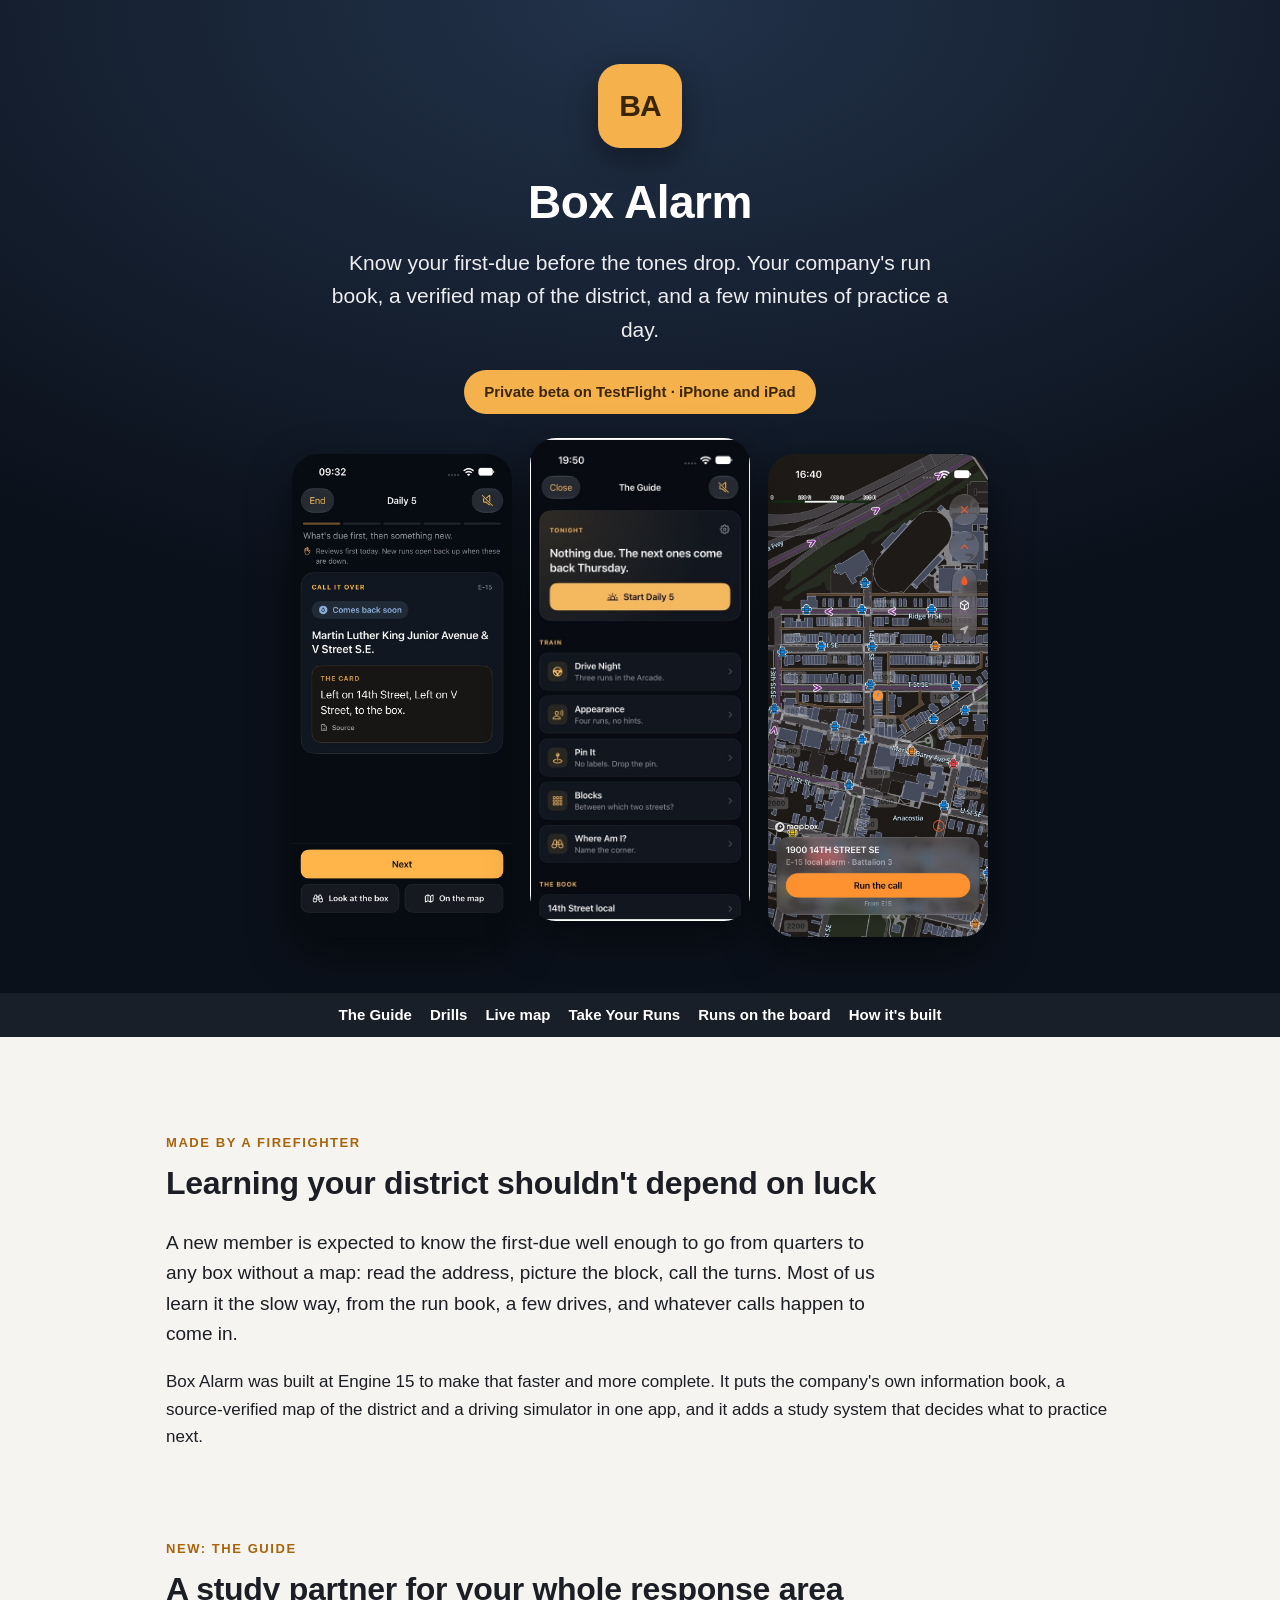
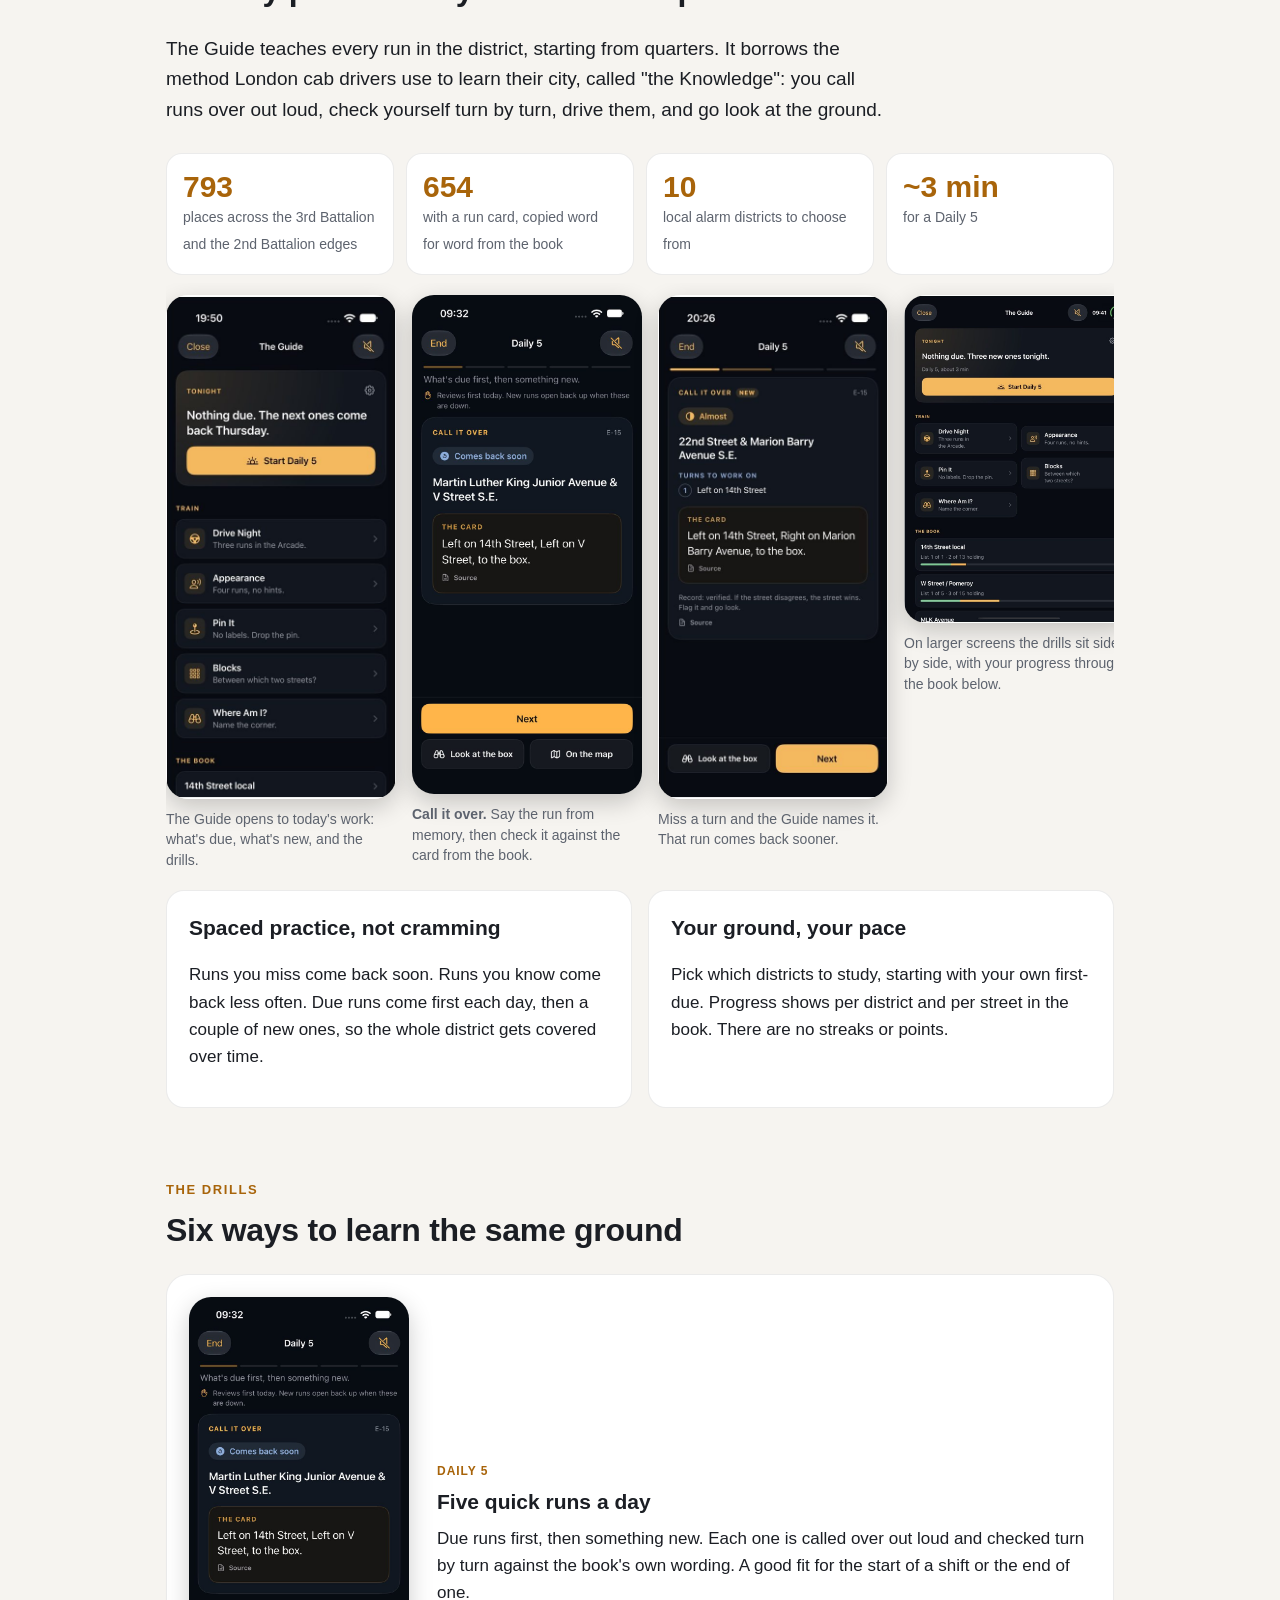
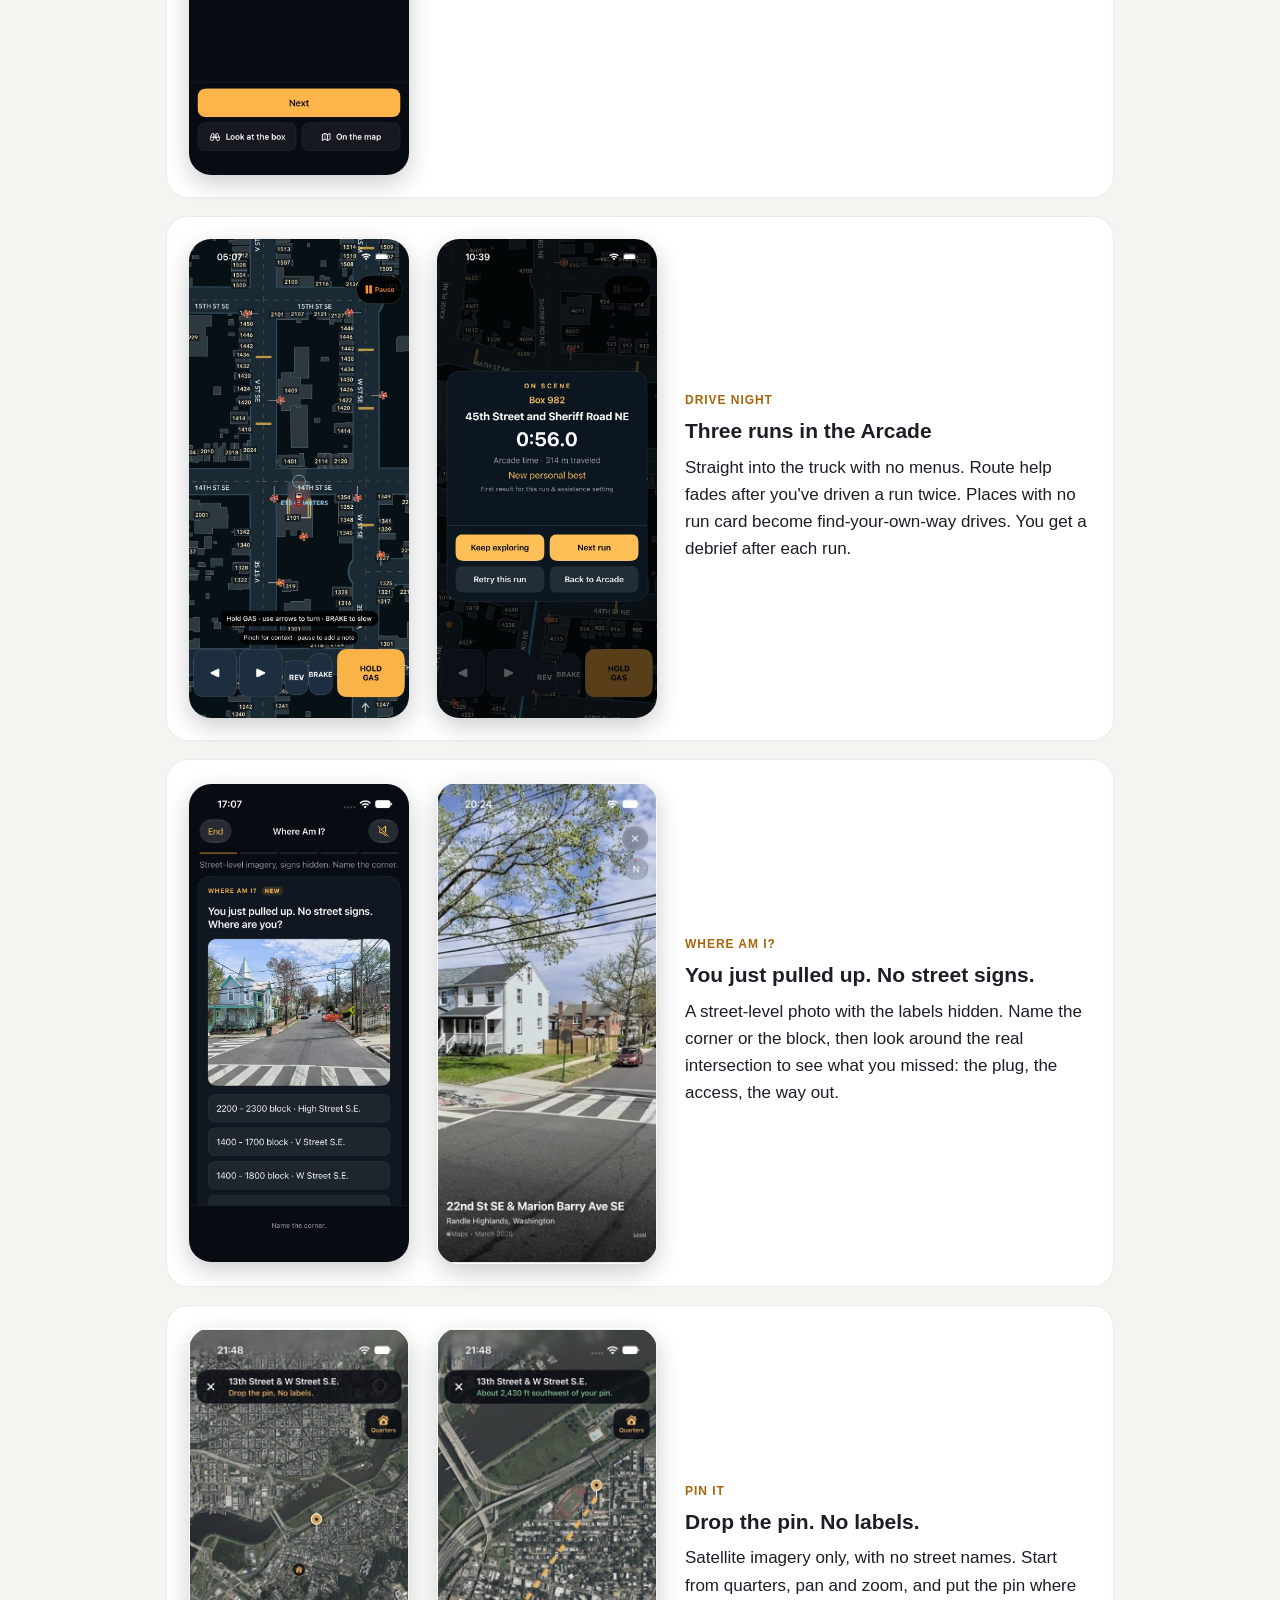
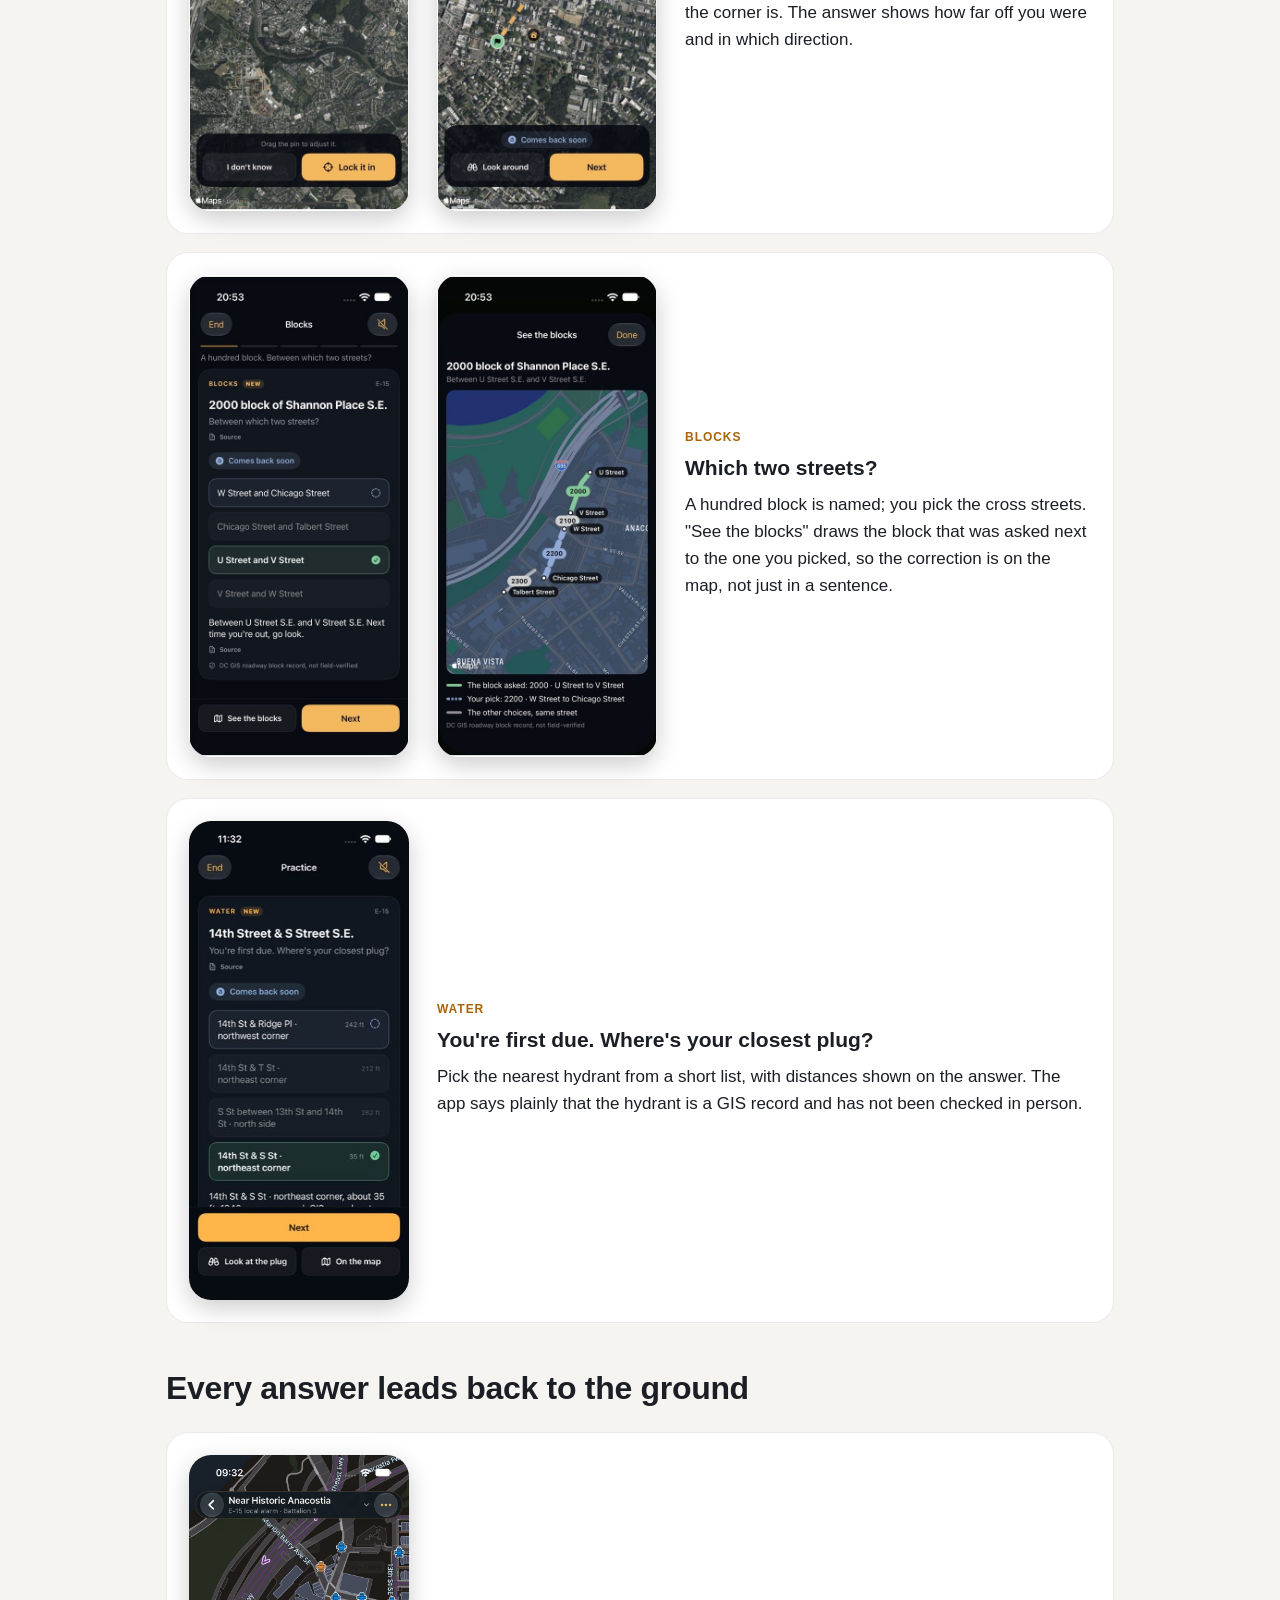
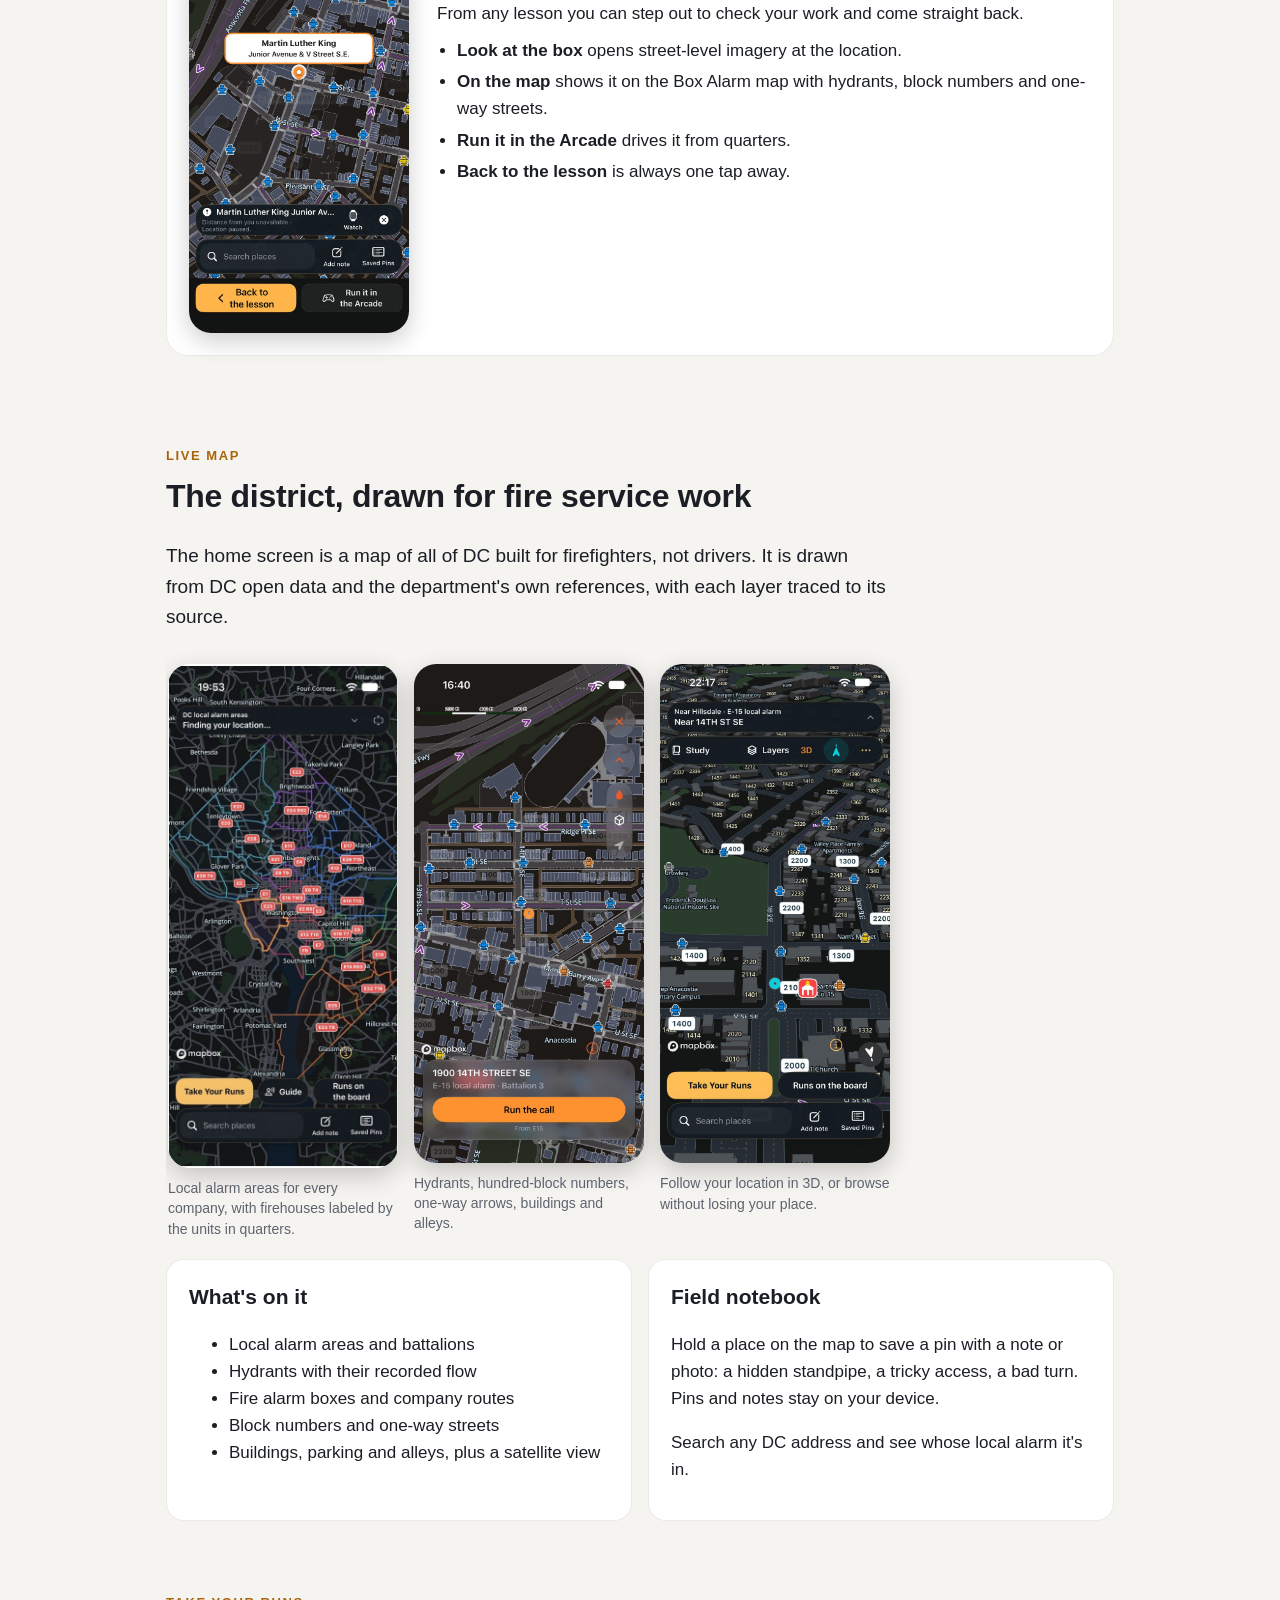
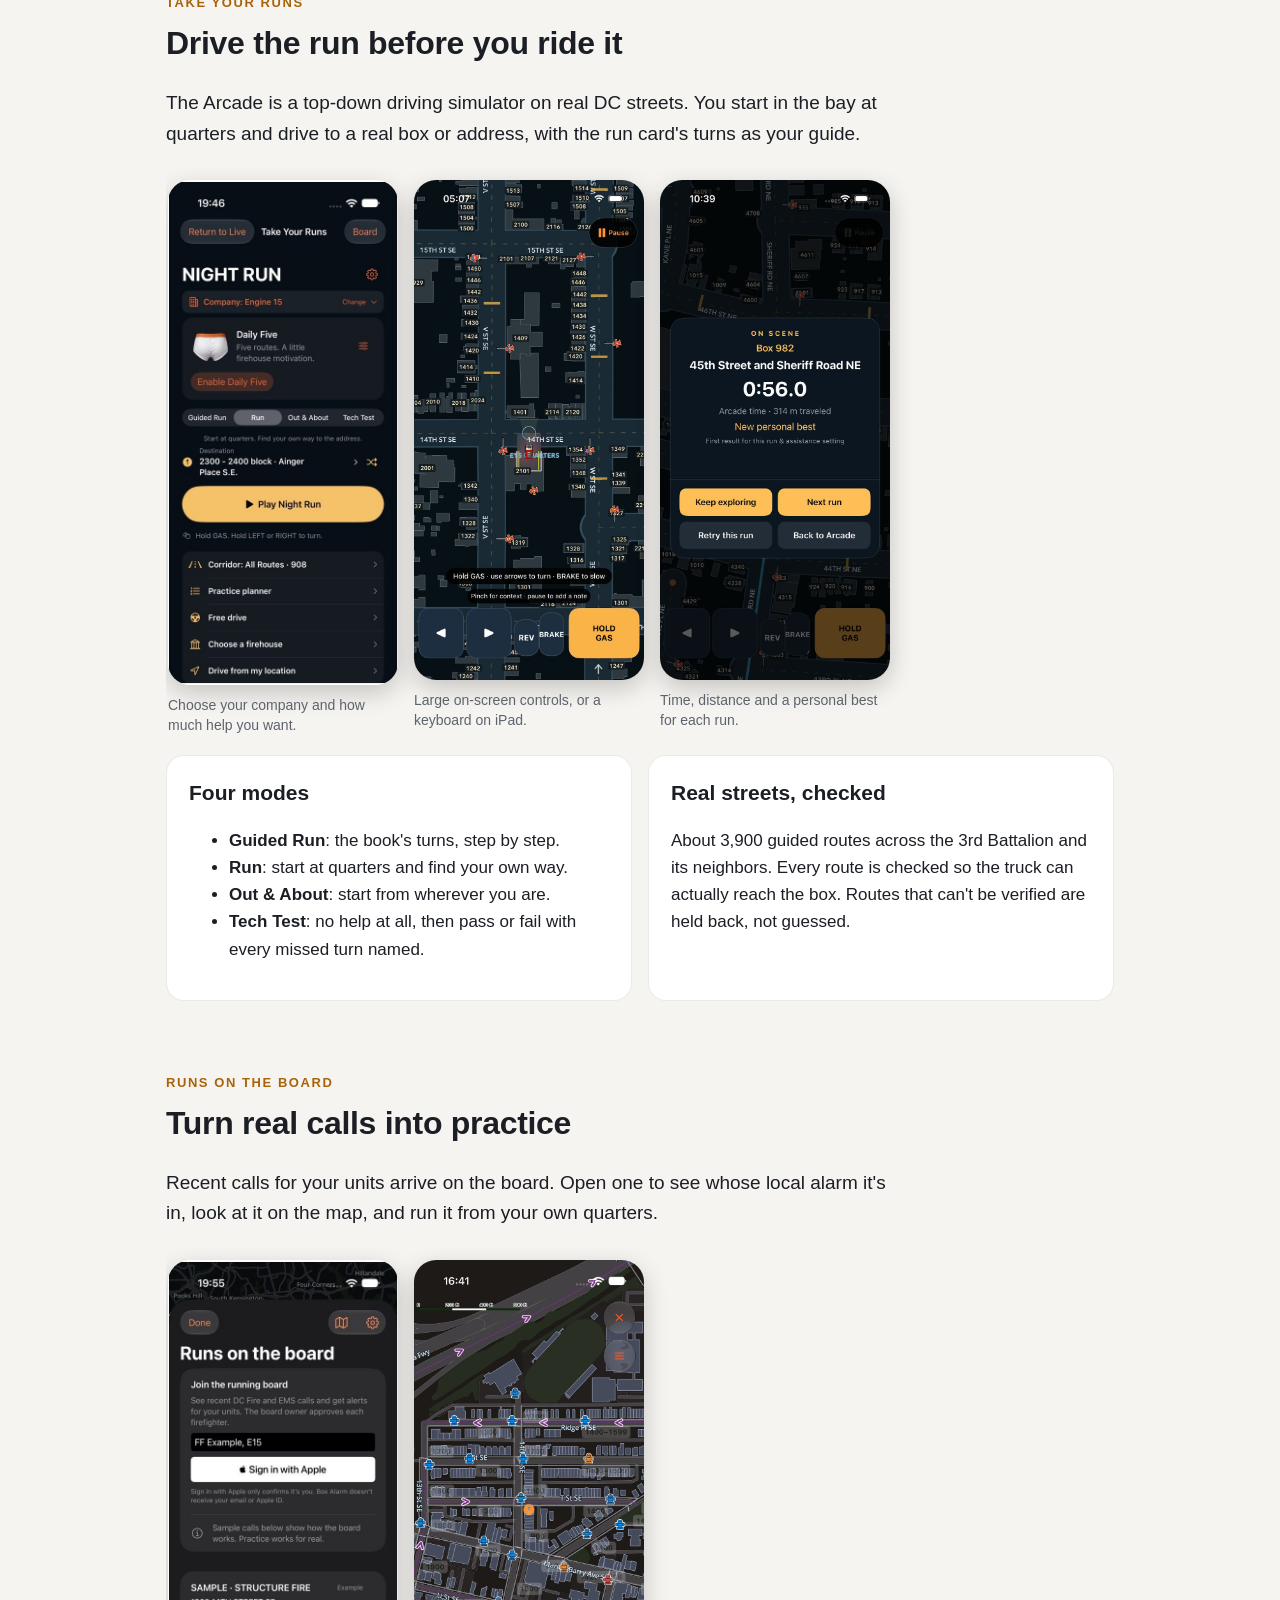
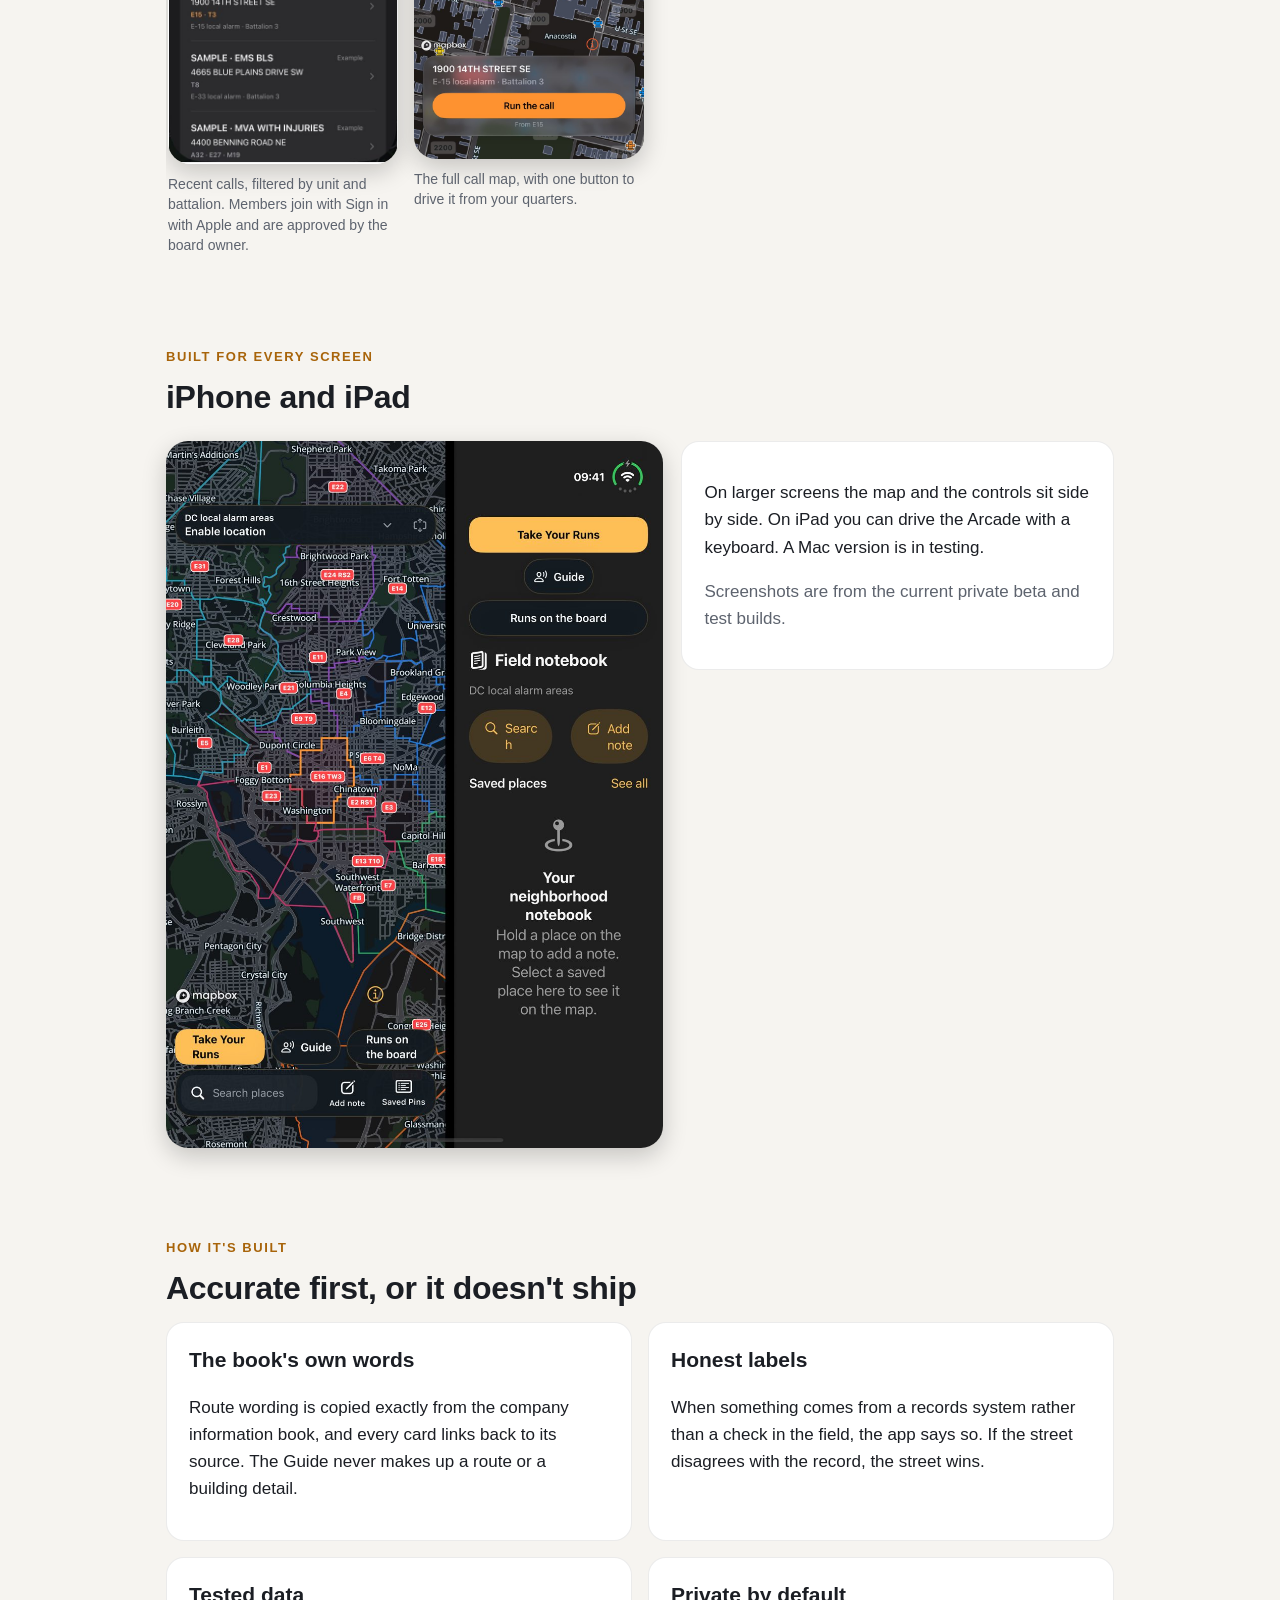
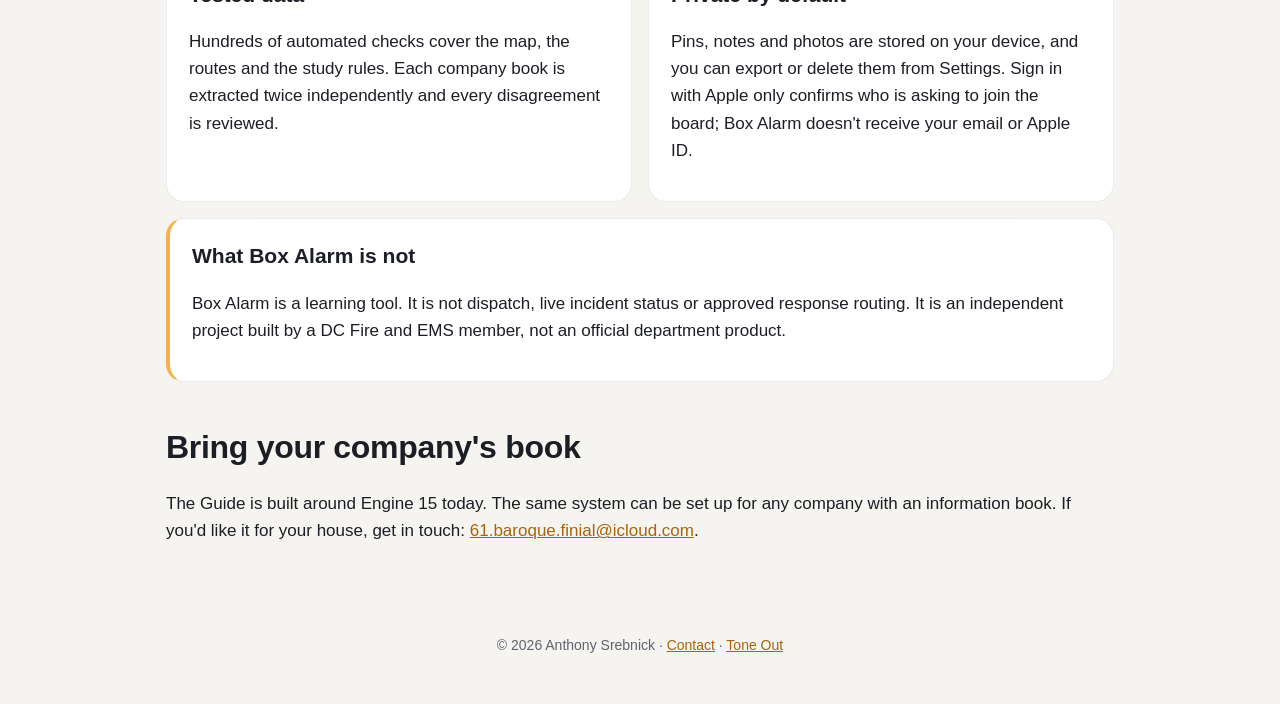
==== boxalarm/index.html @ ec2e7160 "Add Box Alarm showcase page at /boxalarm/ One page with real app screenshots covering the Guide dril" ====
<!doctype html>
<html lang="en">
<head>
  <meta charset="utf-8">
  <meta name="viewport" content="width=device-width, initial-scale=1">
  <title>Box Alarm: Know Your First-Due</title>
  <meta name="description" content="A study app for DC firefighters. The Guide teaches your company's response area run by run, from your own information book, with a verified map and practice runs.">
  <link rel="icon" href="data:image/svg+xml,%3Csvg xmlns='http://www.w3.org/2000/svg' viewBox='0 0 64 64'%3E%3Crect width='64' height='64' rx='14' fill='%23f5b14c'/%3E%3Ctext x='32' y='42' font-family='Helvetica,Arial' font-weight='800' font-size='28' text-anchor='middle' fill='%233a2606'%3EBA%3C/text%3E%3C/svg%3E">
  <link rel="stylesheet" href="style.css">
</head>
<body>
  <header class="hero">
    <div class="mark" aria-hidden="true">BA</div>
    <h1>Box Alarm</h1>
    <p class="lede">Know your first-due before the tones drop. Your company's run book, a verified map of the district, and a few minutes of practice a day.</p>
    <span class="badge">Private beta on TestFlight · iPhone and iPad</span>
    <div class="hero-shots">
      <img src="img/daily5-card.jpg" alt="Daily 5: call over the run to Martin Luther King Jr Ave and V St SE, then check it against the card">
      <img src="img/guide-home.jpg" alt="The Guide home screen with Daily 5 and the training drills">
      <img src="img/call-map.jpg" alt="Full-screen call map with hydrants, block numbers and one-way arrows">
    </div>
  </header>
  <nav class="top">
    <a href="#guide">The Guide</a><a href="#drills">Drills</a><a href="#map">Live map</a><a href="#arcade">Take Your Runs</a><a href="#board">Runs on the board</a><a href="#trust">How it's built</a>
  </nav>

  <main>
    <section>
      <p class="kicker">Made by a firefighter</p>
      <h2>Learning your district shouldn't depend on luck</h2>
      <p class="intro">A new member is expected to know the first-due well enough to go from quarters to any box without a map: read the address, picture the block, call the turns. Most of us learn it the slow way, from the run book, a few drives, and whatever calls happen to come in.</p>
      <p>Box Alarm was built at Engine 15 to make that faster and more complete. It puts the company's own information book, a source-verified map of the district and a driving simulator in one app, and it adds a study system that decides what to practice next.</p>
    </section>

    <section id="guide">
      <p class="kicker">New: The Guide</p>
      <h2>A study partner for your whole response area</h2>
      <p class="intro">The Guide teaches every run in the district, starting from quarters. It borrows the method London cab drivers use to learn their city, called "the Knowledge": you call runs over out loud, check yourself turn by turn, drive them, and go look at the ground.</p>

      <div class="stats">
        <div class="stat"><b>793</b><span>places across the 3rd Battalion and the 2nd Battalion edges</span></div>
        <div class="stat"><b>654</b><span>with a run card, copied word for word from the book</span></div>
        <div class="stat"><b>10</b><span>local alarm districts to choose from</span></div>
        <div class="stat"><b>~3 min</b><span>for a Daily 5</span></div>
      </div>

      <div class="shots">
        <figure><img src="img/guide-home.jpg" alt="The Guide home"><figcaption>The Guide opens to today's work: what's due, what's new, and the drills.</figcaption></figure>
        <figure><img src="img/daily5-card.jpg" alt="Daily 5 Call it over card"><figcaption><b>Call it over.</b> Say the run from memory, then check it against the card from the book.</figcaption></figure>
        <figure><img src="img/daily5-almost.jpg" alt="Daily 5 result marked Almost with the turn to work on"><figcaption>Miss a turn and the Guide names it. That run comes back sooner.</figcaption></figure>
        <figure><img src="img/wide-guide.jpg" alt="The Guide on a larger screen"><figcaption>On larger screens the drills sit side by side, with your progress through the book below.</figcaption></figure>
      </div>

      <div class="grid2">
        <div class="card">
          <h3>Spaced practice, not cramming</h3>
          <p>Runs you miss come back soon. Runs you know come back less often. Due runs come first each day, then a couple of new ones, so the whole district gets covered over time.</p>
        </div>
        <div class="card">
          <h3>Your ground, your pace</h3>
          <p>Pick which districts to study, starting with your own first-due. Progress shows per district and per street in the book. There are no streaks or points.</p>
        </div>
      </div>
    </section>

    <section id="drills">
      <p class="kicker">The drills</p>
      <h2>Six ways to learn the same ground</h2>

      <div class="feature">
        <img src="img/daily5-card.jpg" alt="Daily 5">
        <div>
          <span class="tag">Daily 5</span>
          <h3>Five quick runs a day</h3>
          <p>Due runs first, then something new. Each one is called over out loud and checked turn by turn against the book's own wording. A good fit for the start of a shift or the end of one.</p>
        </div>
      </div>

      <div class="feature pair">
        <img src="img/arcade-drive.jpg" alt="Driving a practice run in the Arcade">
        <img src="img/arcade-scene.jpg" alt="On scene result with time and distance">
        <div>
          <span class="tag">Drive Night</span>
          <h3>Three runs in the Arcade</h3>
          <p>Straight into the truck with no menus. Route help fades after you've driven a run twice. Places with no run card become find-your-own-way drives. You get a debrief after each run.</p>
        </div>
      </div>

      <div class="feature pair">
        <img src="img/where-am-i.jpg" alt="Where Am I? street-level photo with no signs">
        <img src="img/look-around.jpg" alt="Apple Look Around at the answer corner">
        <div>
          <span class="tag">Where Am I?</span>
          <h3>You just pulled up. No street signs.</h3>
          <p>A street-level photo with the labels hidden. Name the corner or the block, then look around the real intersection to see what you missed: the plug, the access, the way out.</p>
        </div>
      </div>

      <div class="feature pair">
        <img src="img/pin-it-drop.jpg" alt="Pin It satellite map with no labels">
        <img src="img/pin-it-answer.jpg" alt="Pin It answer showing the distance from the pin">
        <div>
          <span class="tag">Pin It</span>
          <h3>Drop the pin. No labels.</h3>
          <p>Satellite imagery only, with no street names. Start from quarters, pan and zoom, and put the pin where the corner is. The answer shows how far off you were and in which direction.</p>
        </div>
      </div>

      <div class="feature pair">
        <img src="img/blocks-answer.jpg" alt="Blocks question: which two streets bound the 2000 block">
        <img src="img/blocks-map.jpg" alt="See the blocks map comparing the right block with the pick">
        <div>
          <span class="tag">Blocks</span>
          <h3>Which two streets?</h3>
          <p>A hundred block is named; you pick the cross streets. "See the blocks" draws the block that was asked next to the one you picked, so the correction is on the map, not just in a sentence.</p>
        </div>
      </div>

      <div class="feature">
        <img src="img/water.jpg" alt="Water drill: pick the closest hydrant">
        <div>
          <span class="tag">Water</span>
          <h3>You're first due. Where's your closest plug?</h3>
          <p>Pick the nearest hydrant from a short list, with distances shown on the answer. The app says plainly that the hydrant is a GIS record and has not been checked in person.</p>
        </div>
      </div>

      <h2>Every answer leads back to the ground</h2>
      <div class="feature">
        <img src="img/on-the-map.jpg" alt="Lesson location on the Box Alarm map with Back to the lesson and Run it in the Arcade buttons">
        <div>
          <p>From any lesson you can step out to check your work and come straight back.</p>
          <ul>
            <li><b>Look at the box</b> opens street-level imagery at the location.</li>
            <li><b>On the map</b> shows it on the Box Alarm map with hydrants, block numbers and one-way streets.</li>
            <li><b>Run it in the Arcade</b> drives it from quarters.</li>
            <li><b>Back to the lesson</b> is always one tap away.</li>
          </ul>
        </div>
      </div>
    </section>

    <section id="map">
      <p class="kicker">Live map</p>
      <h2>The district, drawn for fire service work</h2>
      <p class="intro">The home screen is a map of all of DC built for firefighters, not drivers. It is drawn from DC open data and the department's own references, with each layer traced to its source.</p>
      <div class="shots">
        <figure><img src="img/live-dc.jpg" alt="Citywide map with local alarm areas and firehouse labels"><figcaption>Local alarm areas for every company, with firehouses labeled by the units in quarters.</figcaption></figure>
        <figure><img src="img/call-map.jpg" alt="Close-up map with hydrants and block numbers"><figcaption>Hydrants, hundred-block numbers, one-way arrows, buildings and alleys.</figcaption></figure>
        <figure><img src="img/live-3d.jpg" alt="3D map following your location"><figcaption>Follow your location in 3D, or browse without losing your place.</figcaption></figure>
      </div>
      <div class="grid2">
        <div class="card">
          <h3>What's on it</h3>
          <ul>
            <li>Local alarm areas and battalions</li>
            <li>Hydrants with their recorded flow</li>
            <li>Fire alarm boxes and company routes</li>
            <li>Block numbers and one-way streets</li>
            <li>Buildings, parking and alleys, plus a satellite view</li>
          </ul>
        </div>
        <div class="card">
          <h3>Field notebook</h3>
          <p>Hold a place on the map to save a pin with a note or photo: a hidden standpipe, a tricky access, a bad turn. Pins and notes stay on your device.</p>
          <p>Search any DC address and see whose local alarm it's in.</p>
        </div>
      </div>
    </section>

    <section id="arcade">
      <p class="kicker">Take Your Runs</p>
      <h2>Drive the run before you ride it</h2>
      <p class="intro">The Arcade is a top-down driving simulator on real DC streets. You start in the bay at quarters and drive to a real box or address, with the run card's turns as your guide.</p>
      <div class="shots">
        <figure><img src="img/arcade-menu.jpg" alt="Take Your Runs menu with company and modes"><figcaption>Choose your company and how much help you want.</figcaption></figure>
        <figure><img src="img/arcade-drive.jpg" alt="Driving with on-screen controls"><figcaption>Large on-screen controls, or a keyboard on iPad.</figcaption></figure>
        <figure><img src="img/arcade-scene.jpg" alt="On scene result"><figcaption>Time, distance and a personal best for each run.</figcaption></figure>
      </div>
      <div class="grid2">
        <div class="card">
          <h3>Four modes</h3>
          <ul>
            <li><b>Guided Run</b>: the book's turns, step by step.</li>
            <li><b>Run</b>: start at quarters and find your own way.</li>
            <li><b>Out &amp; About</b>: start from wherever you are.</li>
            <li><b>Tech Test</b>: no help at all, then pass or fail with every missed turn named.</li>
          </ul>
        </div>
        <div class="card">
          <h3>Real streets, checked</h3>
          <p>About 3,900 guided routes across the 3rd Battalion and its neighbors. Every route is checked so the truck can actually reach the box. Routes that can't be verified are held back, not guessed.</p>
        </div>
      </div>
    </section>

    <section id="board">
      <p class="kicker">Runs on the board</p>
      <h2>Turn real calls into practice</h2>
      <p class="intro">Recent calls for your units arrive on the board. Open one to see whose local alarm it's in, look at it on the map, and run it from your own quarters.</p>
      <div class="shots">
        <figure><img src="img/board.jpg" alt="Runs on the board with sample calls"><figcaption>Recent calls, filtered by unit and battalion. Members join with Sign in with Apple and are approved by the board owner.</figcaption></figure>
        <figure><img src="img/run-the-call.jpg" alt="Call map with Run the call button"><figcaption>The full call map, with one button to drive it from your quarters.</figcaption></figure>
      </div>
    </section>

    <section>
      <p class="kicker">Built for every screen</p>
      <h2>iPhone and iPad</h2>
      <div class="wide">
        <img src="img/wide-live.jpg" alt="Live map with the side panel on a larger screen">
        <div class="card" style="margin:0">
          <p>On larger screens the map and the controls sit side by side. On iPad you can drive the Arcade with a keyboard. A Mac version is in testing.</p>
          <p class="muted">Screenshots are from the current private beta and test builds.</p>
        </div>
      </div>
    </section>

    <section id="trust">
      <p class="kicker">How it's built</p>
      <h2>Accurate first, or it doesn't ship</h2>
      <div class="grid2">
        <div class="card">
          <h3>The book's own words</h3>
          <p>Route wording is copied exactly from the company information book, and every card links back to its source. The Guide never makes up a route or a building detail.</p>
        </div>
        <div class="card">
          <h3>Honest labels</h3>
          <p>When something comes from a records system rather than a check in the field, the app says so. If the street disagrees with the record, the street wins.</p>
        </div>
        <div class="card">
          <h3>Tested data</h3>
          <p>Hundreds of automated checks cover the map, the routes and the study rules. Each company book is extracted twice independently and every disagreement is reviewed.</p>
        </div>
        <div class="card">
          <h3>Private by default</h3>
          <p>Pins, notes and photos are stored on your device, and you can export or delete them from Settings. Sign in with Apple only confirms who is asking to join the board; Box Alarm doesn't receive your email or Apple ID.</p>
        </div>
      </div>

      <div class="card limits">
        <h3>What Box Alarm is not</h3>
        <p>Box Alarm is a learning tool. It is not dispatch, live incident status or approved response routing. It is an independent project built by a DC Fire and EMS member, not an official department product.</p>
      </div>

      <h2>Bring your company's book</h2>
      <p>The Guide is built around Engine 15 today. The same system can be set up for any company with an information book. If you'd like it for your house, get in touch: <a href="mailto:61.baroque.finial@icloud.com">61.baroque.finial@icloud.com</a>.</p>
    </section>
  </main>

  <footer>© 2026 Anthony Srebnick · <a href="mailto:61.baroque.finial@icloud.com">Contact</a> · <a href="../index.html">Tone Out</a></footer>

  <dialog class="zoom" id="zoom"><img alt=""></dialog>
  <script>
    const zoom = document.getElementById('zoom');
    const big = zoom.querySelector('img');
    document.querySelectorAll('main img').forEach(img => {
      img.loading = 'lazy';
      img.addEventListener('click', () => { big.src = img.src; big.alt = img.alt; zoom.showModal(); });
    });
    zoom.addEventListener('click', () => zoom.close());
  </script>
</body>
</html>
---- boxalarm/style.css ----
:root {
  --amber: #f5b14c;
  --amber-ink: #3a2606;
  --navy: #0b111b;
  --navy-2: #151d2b;
  --ink: #1b1e24;
  --muted: #5d636e;
  --paper: #f6f4f0;
  --card: #ffffff;
  --line: rgba(0,0,0,.08);
  --accent: #a8640a;
}
@media (prefers-color-scheme: dark) {
  :root { --ink: #eef0f3; --muted: #a3a9b3; --paper: #0e131c; --card: #171e2a; --line: rgba(255,255,255,.08); --accent: #f5b14c; }
}
* { box-sizing: border-box; }
html { scroll-behavior: smooth; }
body {
  margin: 0;
  font: 17px/1.6 -apple-system, BlinkMacSystemFont, "Segoe UI", Roboto, Helvetica, Arial, sans-serif;
  color: var(--ink);
  background: var(--paper);
}
a { color: var(--accent); }
img { display: block; }

header.hero {
  background: radial-gradient(120% 90% at 50% 0%, #22324a 0%, var(--navy) 70%);
  color: #fff;
  text-align: center;
  padding: 64px 16px 56px;
}
.mark {
  width: 84px; height: 84px; margin: 0 auto; border-radius: 22px;
  background: var(--amber); color: var(--amber-ink);
  display: grid; place-items: center; font-weight: 800; font-size: 30px; letter-spacing: -1px;
  box-shadow: 0 10px 30px rgba(0,0,0,.4);
}
header.hero h1 { font-size: 46px; margin: 18px 0 6px; letter-spacing: -0.5px; }
header.hero .lede { font-size: 21px; margin: 0 auto; max-width: 620px; opacity: .92; }
.badge {
  display: inline-block; margin-top: 24px; padding: 10px 20px; border-radius: 999px;
  background: var(--amber); color: var(--amber-ink); font-weight: 700; font-size: 15px;
}
.hero-shots { display: flex; justify-content: center; gap: 18px; margin: 40px auto 0; max-width: 900px; }
.hero-shots img { width: 220px; max-width: 30vw; border-radius: 26px; box-shadow: 0 16px 40px rgba(0,0,0,.5); }
.hero-shots img:nth-child(2) { transform: translateY(-16px); }

nav.top {
  position: sticky; top: 0; z-index: 5;
  background: rgba(11,17,27,.94); backdrop-filter: blur(8px);
  display: flex; justify-content: center; flex-wrap: wrap; gap: 4px 18px; padding: 10px 16px;
}
nav.top a { color: #fff; text-decoration: none; font-weight: 600; font-size: 15px; }
nav.top a:hover { color: var(--amber); }

main { max-width: 980px; margin: 0 auto; padding: 24px 16px 48px; }
section { padding-top: 24px; }
h2 { font-size: 32px; margin: 40px 0 8px; letter-spacing: -0.3px; }
h3 { font-size: 21px; margin: 0 0 6px; }
.kicker { text-transform: uppercase; letter-spacing: .12em; font-size: 13px; font-weight: 700; color: var(--accent); margin: 48px 0 0; }
.kicker + h2 { margin-top: 4px; }
.intro { font-size: 19px; max-width: 720px; }
.muted { color: var(--muted); }

.shots { display: flex; gap: 16px; overflow-x: auto; padding: 12px 2px 20px; scroll-snap-type: x mandatory; }
.shots figure { margin: 0; flex: 0 0 auto; width: 230px; max-width: 68vw; scroll-snap-align: start; }
.shots img, .feature img, .wide img {
  width: 100%; height: auto; border-radius: 22px; box-shadow: 0 8px 24px rgba(0,0,0,.2); cursor: zoom-in;
}
figcaption { font-size: 14px; color: var(--muted); margin-top: 10px; line-height: 1.45; }

.stats { display: grid; grid-template-columns: repeat(4, 1fr); gap: 12px; margin: 28px 0 8px; }
.stat { background: var(--card); border: 1px solid var(--line); border-radius: 16px; padding: 16px; }
.stat b { display: block; font-size: 30px; line-height: 1.1; color: var(--accent); }
.stat span { font-size: 14px; color: var(--muted); }

.feature {
  display: grid; grid-template-columns: 220px 1fr; gap: 28px; align-items: center;
  background: var(--card); border: 1px solid var(--line); border-radius: 22px; padding: 22px; margin: 18px 0;
}
.feature.pair { grid-template-columns: 220px 220px 1fr; }
.feature p { margin: 0 0 10px; }
.feature ul { margin: 6px 0 0; padding-left: 20px; }
.feature li { margin: 4px 0; }
.tag {
  display: inline-block; font-size: 12px; font-weight: 700; letter-spacing: .08em; text-transform: uppercase;
  color: var(--accent); margin-bottom: 4px;
}

.card { background: var(--card); border: 1px solid var(--line); border-radius: 18px; padding: 20px 22px; margin: 16px 0; }
.grid2 { display: grid; grid-template-columns: 1fr 1fr; gap: 16px; }
.grid2 .card { margin: 0; }
.wide { display: grid; grid-template-columns: 1.15fr 1fr; gap: 18px; align-items: start; margin: 18px 0; }

.limits { border-left: 4px solid var(--amber); }
footer { text-align: center; color: var(--muted); font-size: 14px; padding: 24px 16px 48px; }

dialog.zoom { border: 0; padding: 0; background: transparent; max-width: 96vw; max-height: 96vh; }
dialog.zoom::backdrop { background: rgba(0,0,0,.85); }
dialog.zoom img { max-width: 96vw; max-height: 92vh; width: auto; border-radius: 18px; cursor: zoom-out; }

@media (max-width: 760px) {
  header.hero h1 { font-size: 38px; }
  header.hero .lede { font-size: 18px; }
  .hero-shots img { max-width: 29vw; border-radius: 16px; }
  .stats { grid-template-columns: repeat(2, 1fr); }
  .feature, .feature.pair { grid-template-columns: 1fr 1fr; gap: 14px; }
  .feature > div { grid-column: 1 / -1; }
  .feature:not(.pair) > img { grid-column: 1 / 2; }
  .grid2, .wide { grid-template-columns: 1fr; }
  h2 { font-size: 27px; }
}
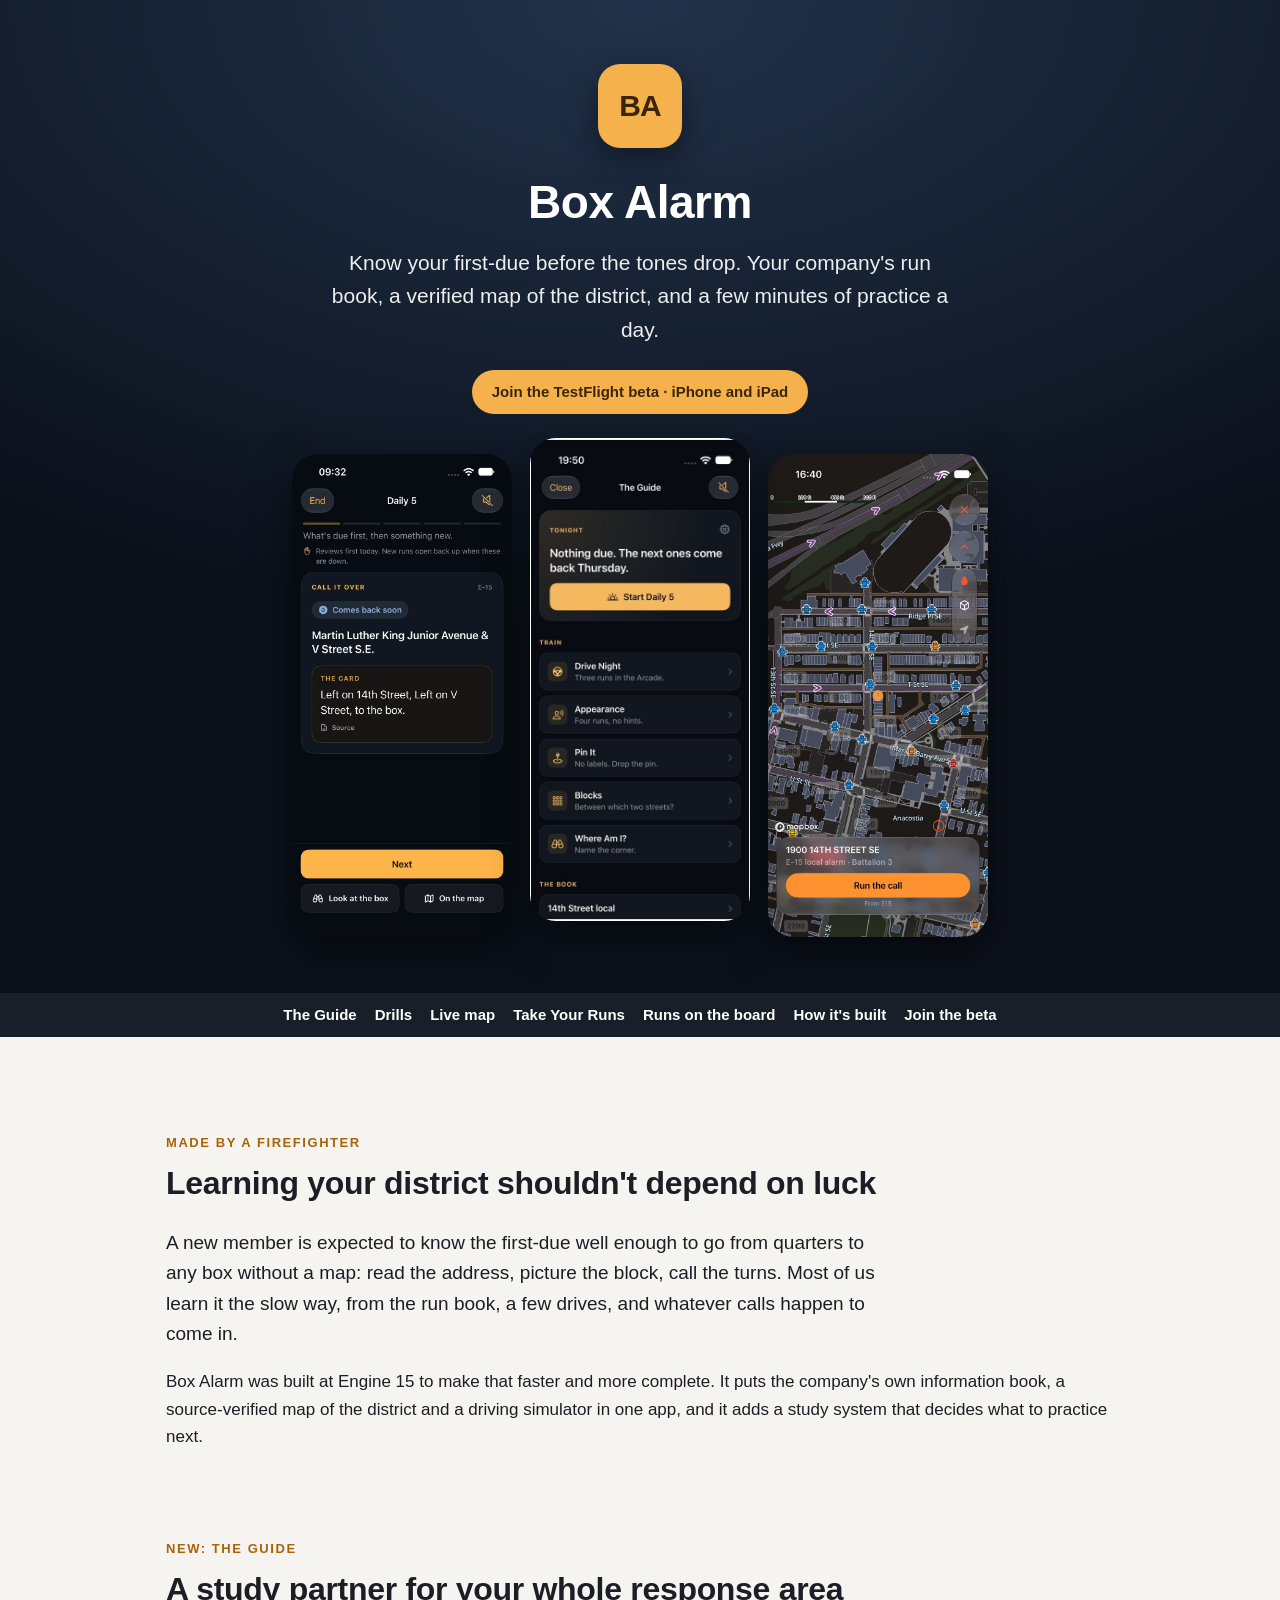
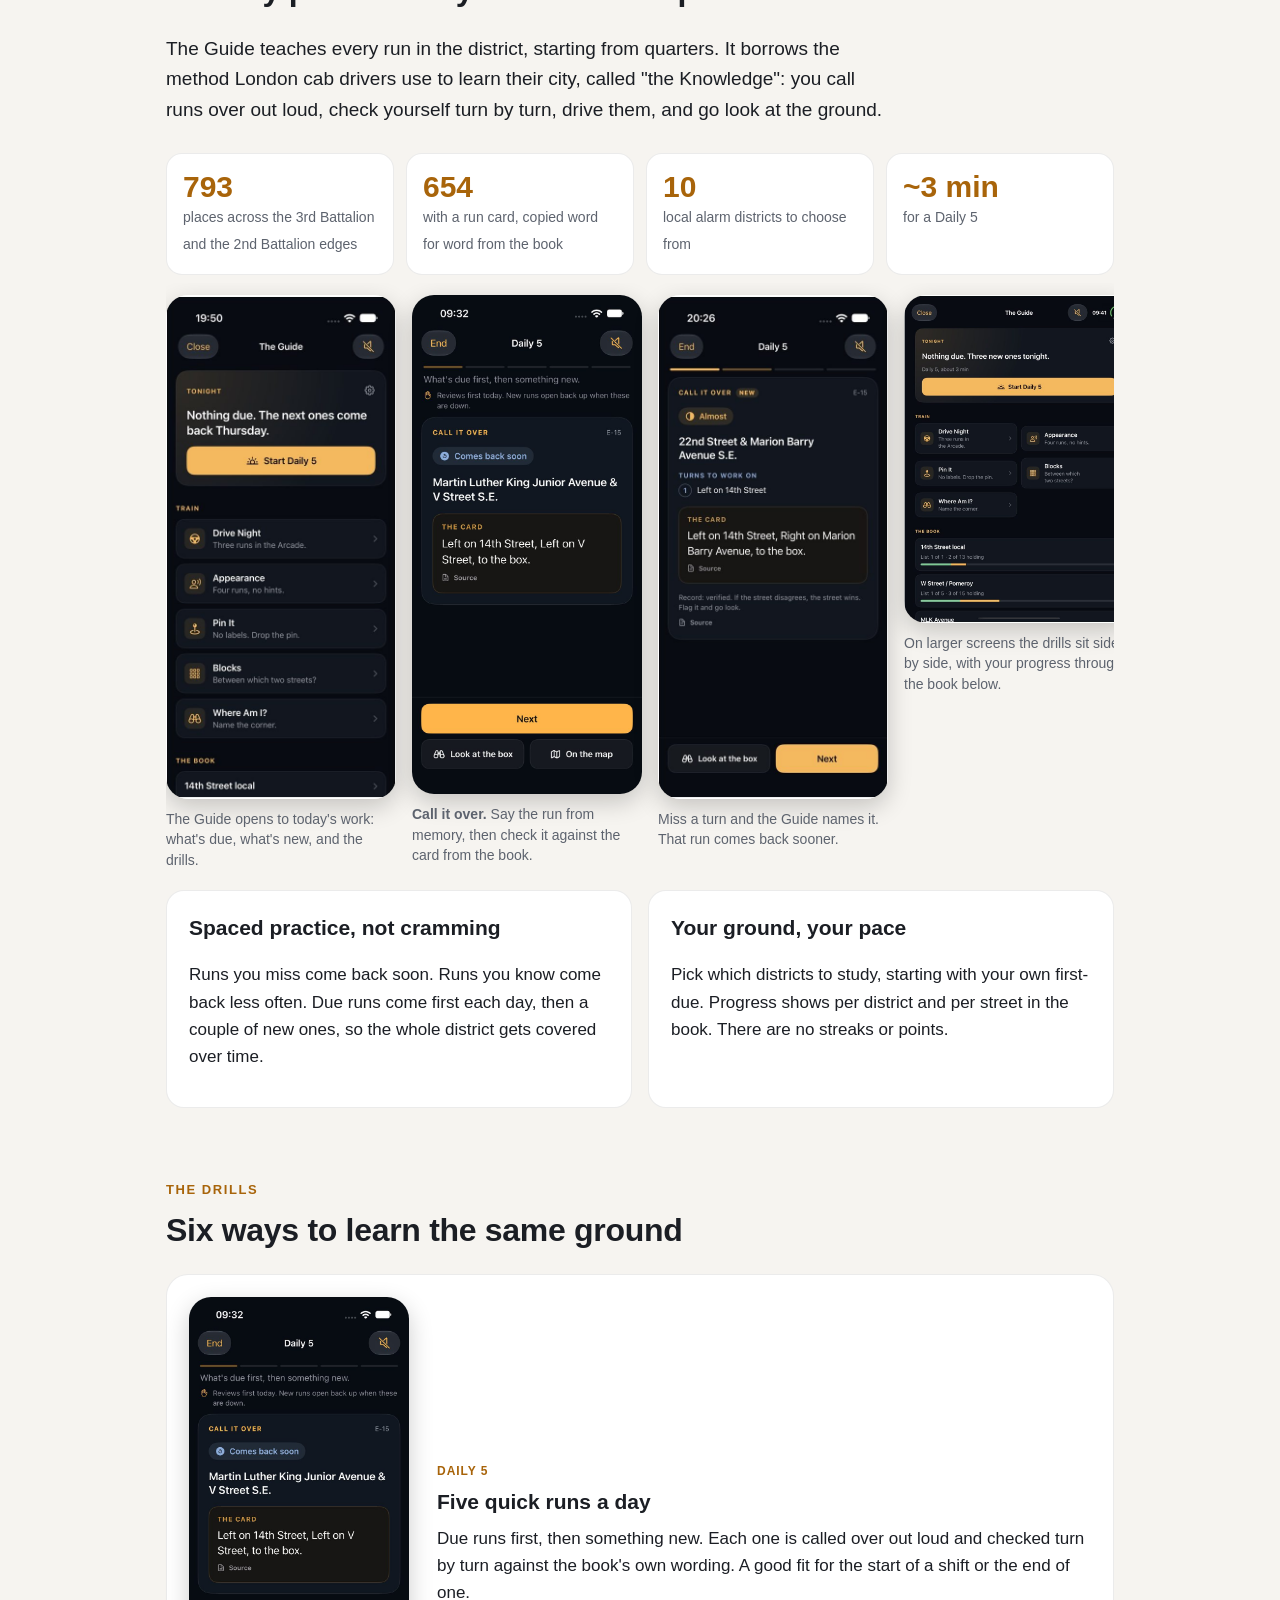
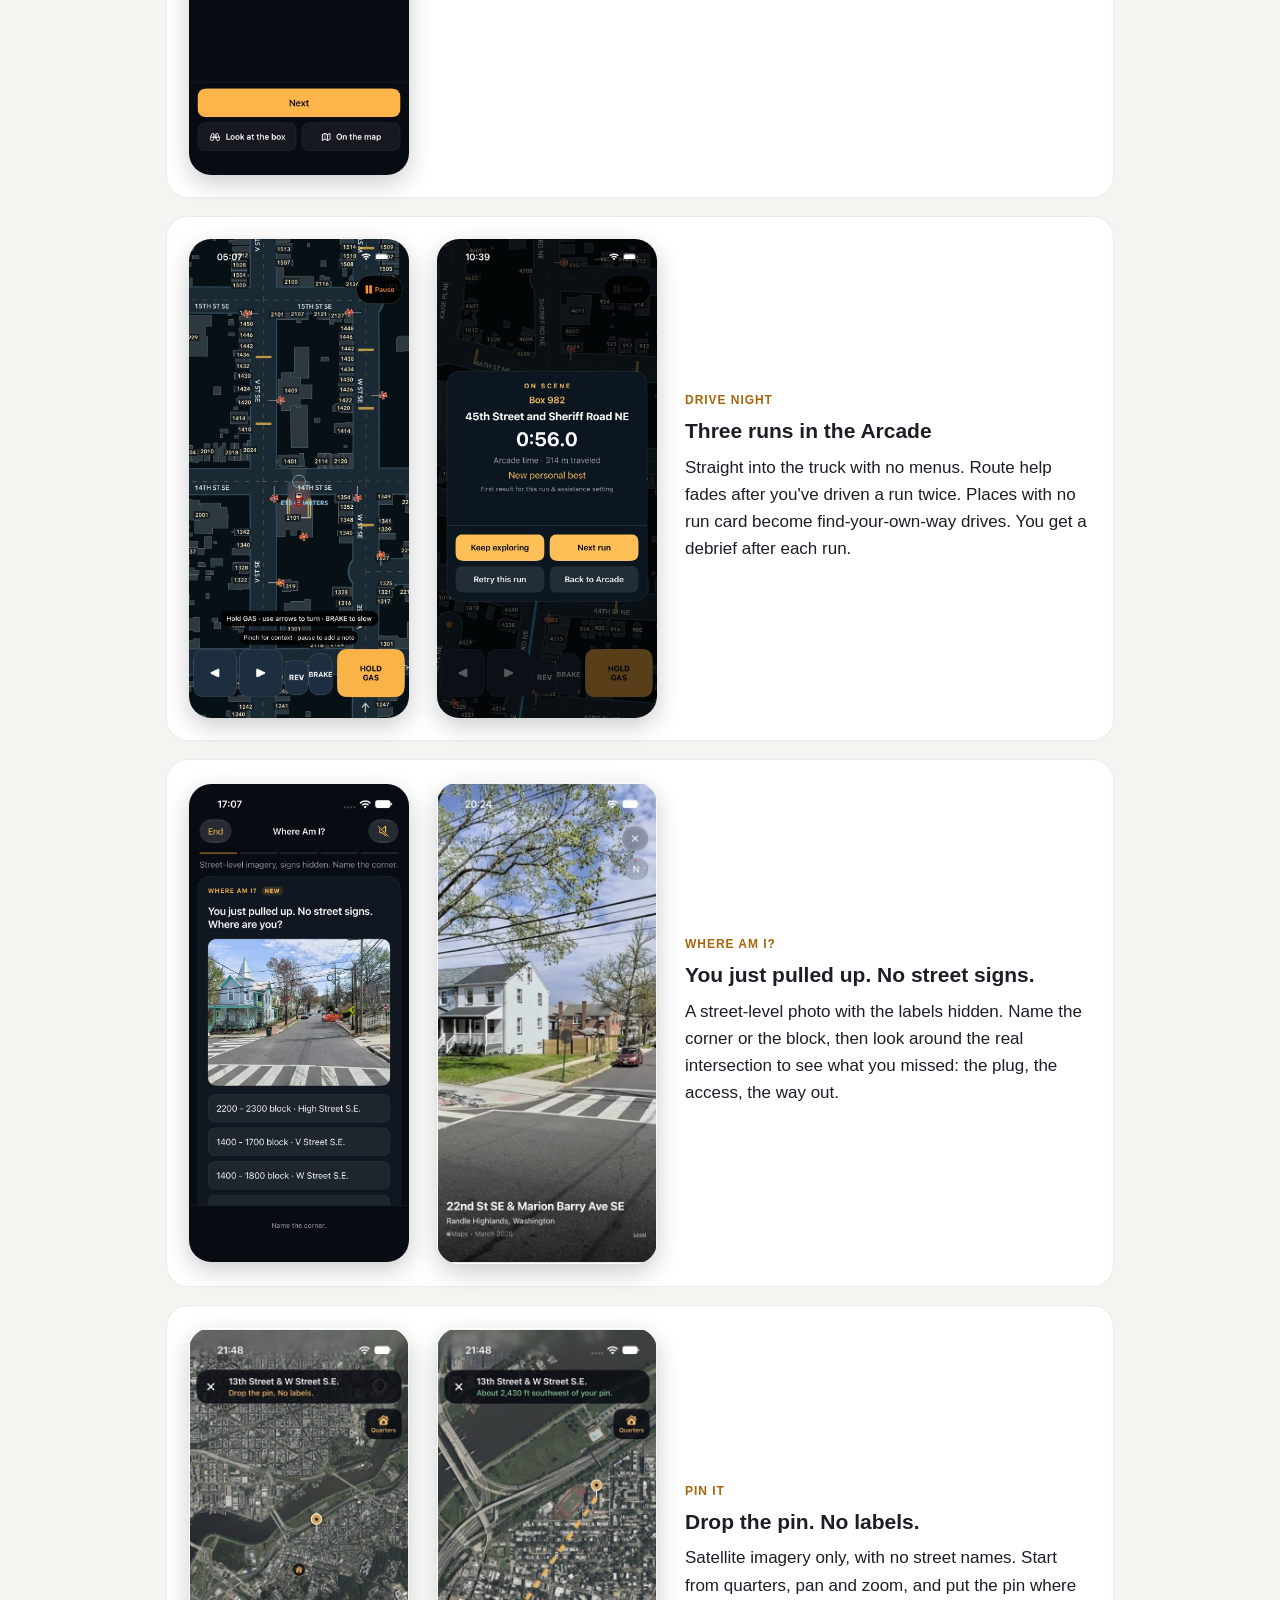
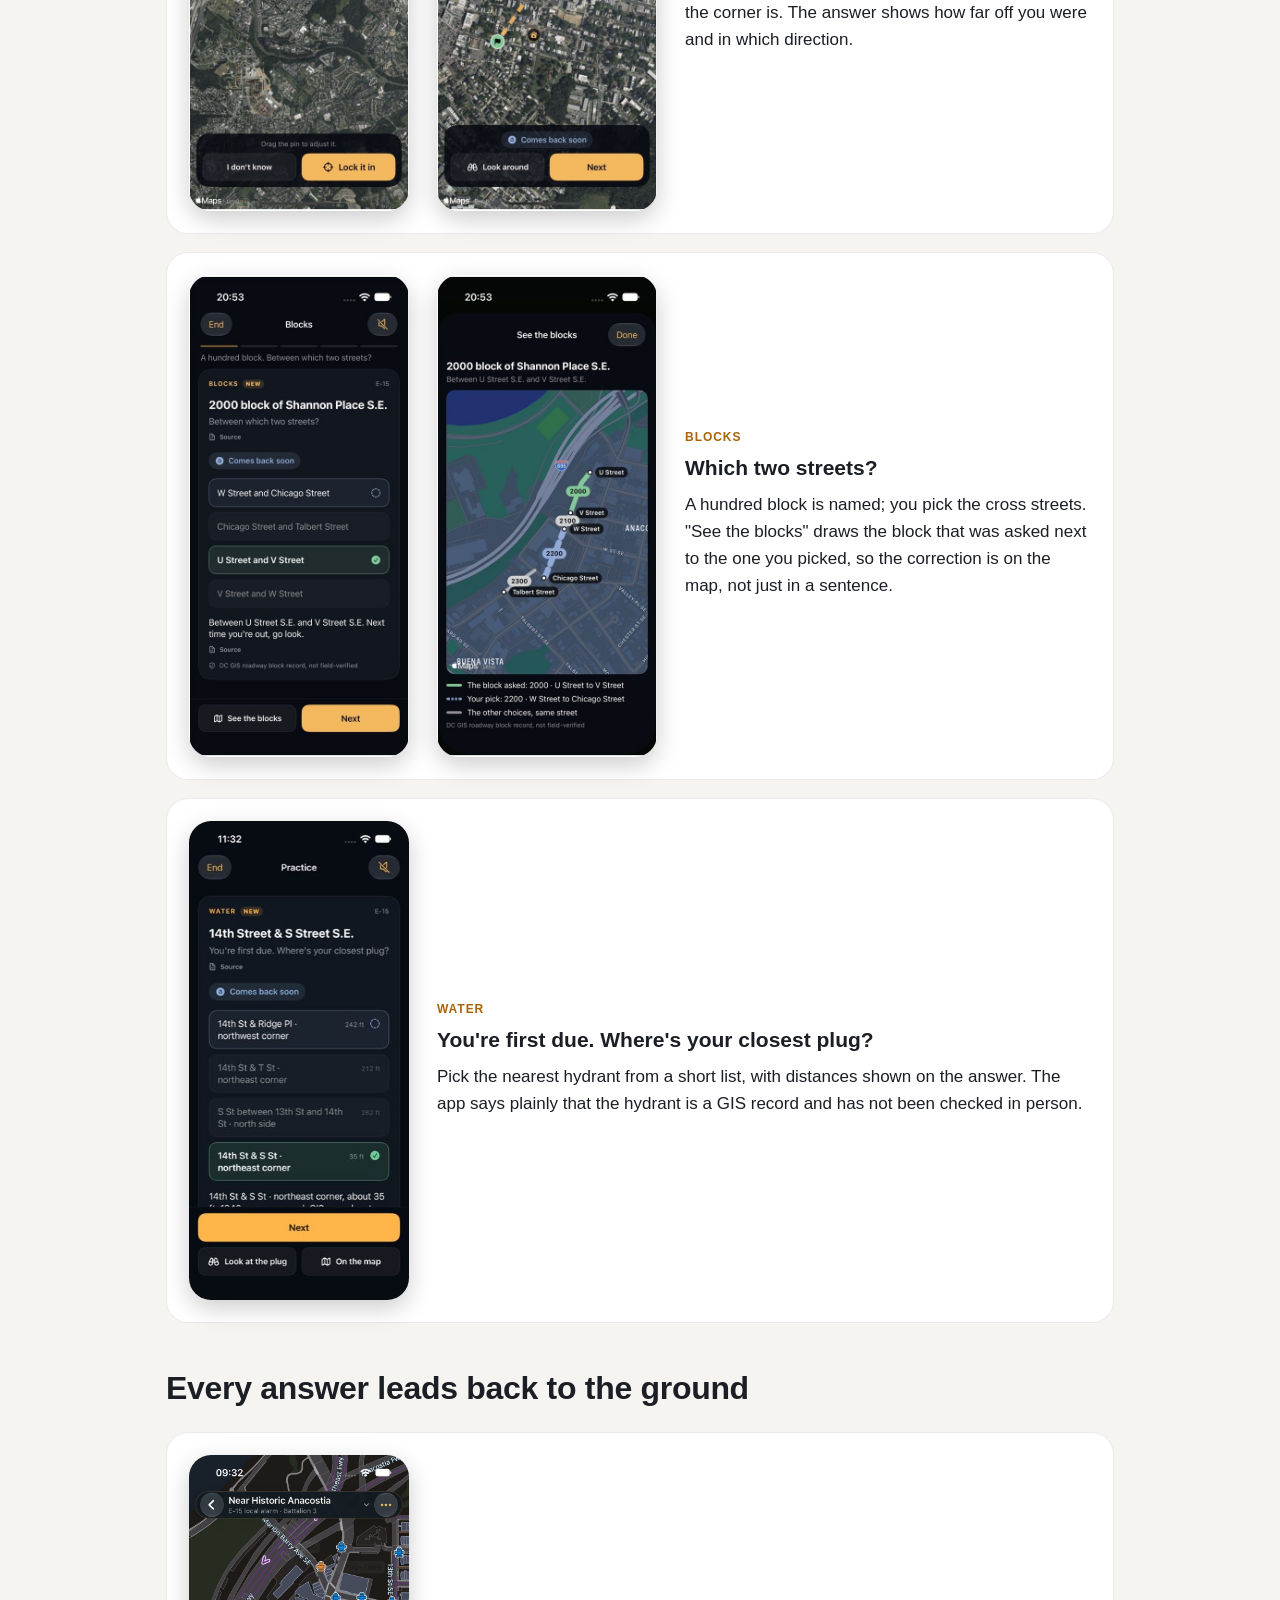
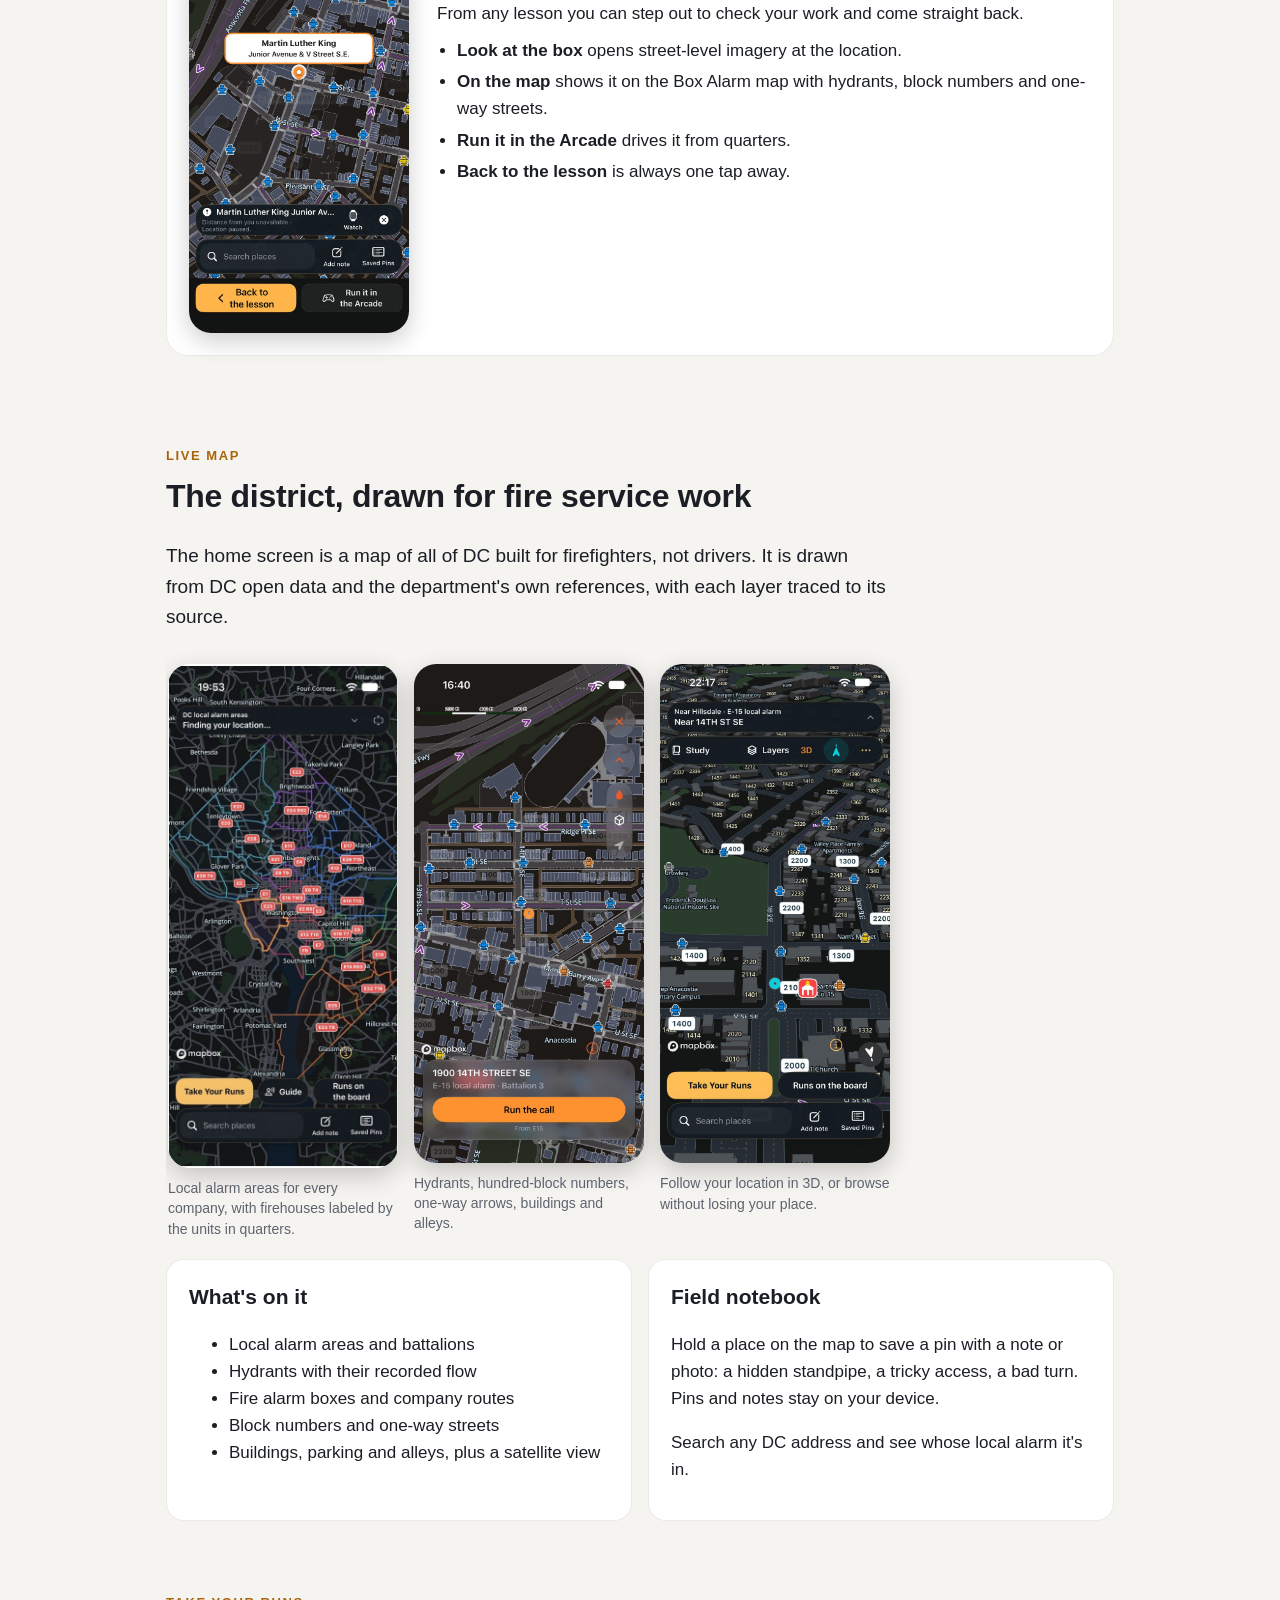
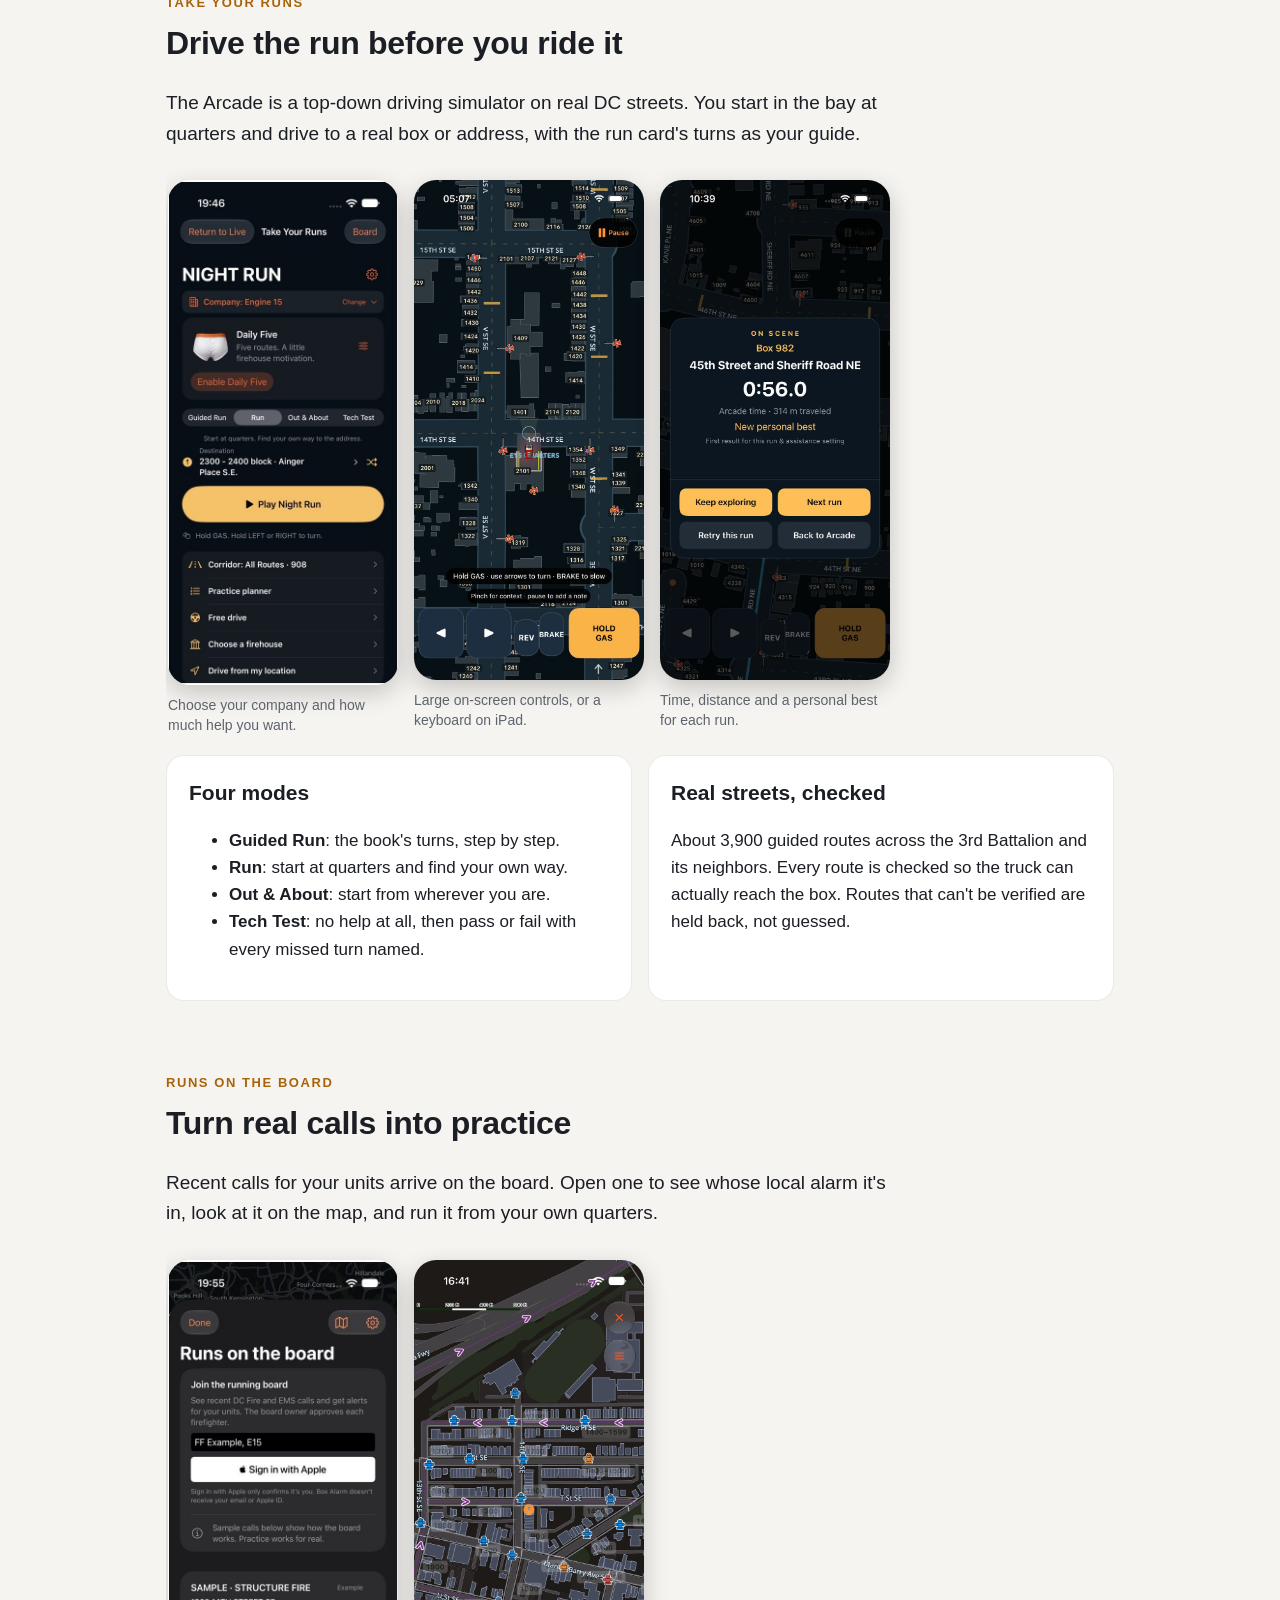
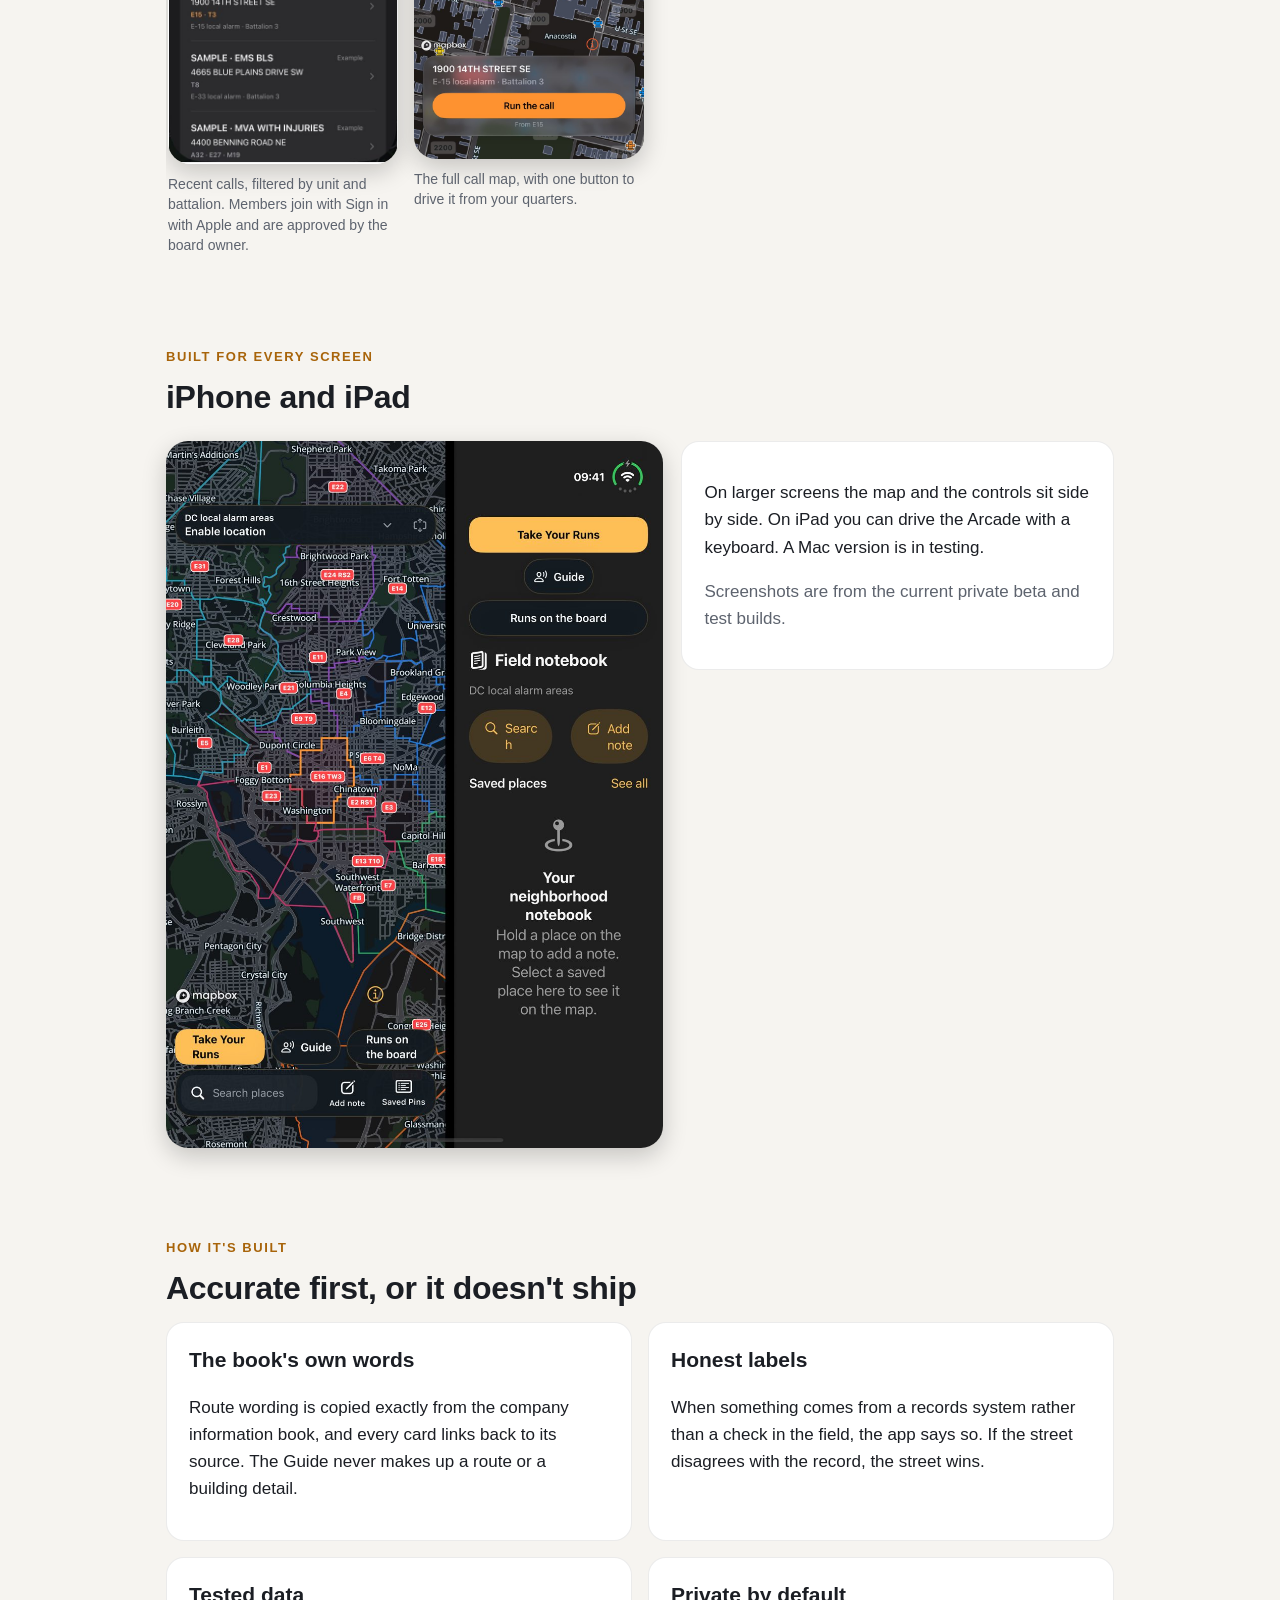
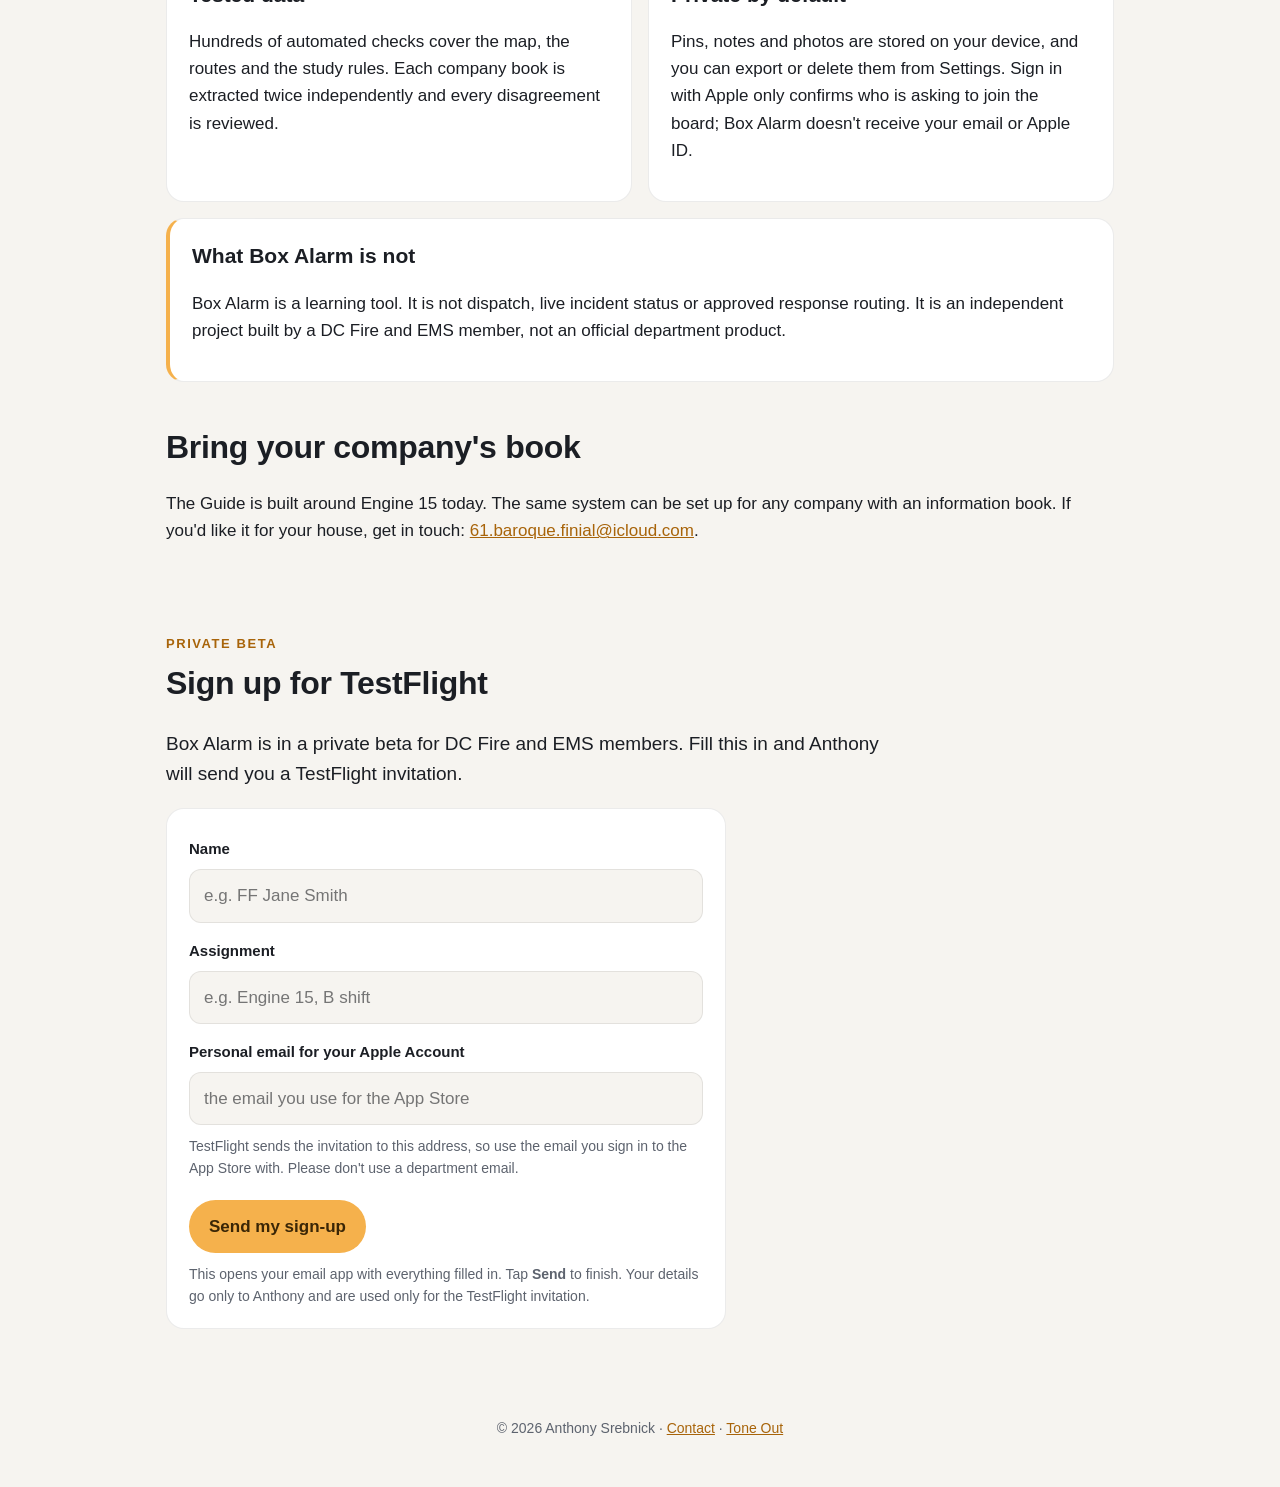
==== commit 5858f4ed: "Add a TestFlight sign-up form to the Box Alarm page Name, assignment and Apple Account email; submit" ====
--- a/boxalarm/index.html
+++ b/boxalarm/index.html
@@ -13,7 +13,7 @@
     <div class="mark" aria-hidden="true">BA</div>
     <h1>Box Alarm</h1>
     <p class="lede">Know your first-due before the tones drop. Your company's run book, a verified map of the district, and a few minutes of practice a day.</p>
-    <span class="badge">Private beta on TestFlight · iPhone and iPad</span>
+    <a class="badge" href="#join">Join the TestFlight beta · iPhone and iPad</a>
     <div class="hero-shots">
       <img src="img/daily5-card.jpg" alt="Daily 5: call over the run to Martin Luther King Jr Ave and V St SE, then check it against the card">
       <img src="img/guide-home.jpg" alt="The Guide home screen with Daily 5 and the training drills">
@@ -21,7 +21,7 @@
     </div>
   </header>
   <nav class="top">
-    <a href="#guide">The Guide</a><a href="#drills">Drills</a><a href="#map">Live map</a><a href="#arcade">Take Your Runs</a><a href="#board">Runs on the board</a><a href="#trust">How it's built</a>
+    <a href="#guide">The Guide</a><a href="#drills">Drills</a><a href="#map">Live map</a><a href="#arcade">Take Your Runs</a><a href="#board">Runs on the board</a><a href="#trust">How it's built</a><a href="#join">Join the beta</a>
   </nav>
 
   <main>
@@ -245,6 +245,30 @@
 
       <h2>Bring your company's book</h2>
       <p>The Guide is built around Engine 15 today. The same system can be set up for any company with an information book. If you'd like it for your house, get in touch: <a href="mailto:61.baroque.finial@icloud.com">61.baroque.finial@icloud.com</a>.</p>
+    </section>
+
+    <section id="join">
+      <p class="kicker">Private beta</p>
+      <h2>Sign up for TestFlight</h2>
+      <p class="intro">Box Alarm is in a private beta for DC Fire and EMS members. Fill this in and Anthony will send you a TestFlight invitation.</p>
+      <form class="card signup" id="signup" novalidate>
+        <label for="su-name">Name</label>
+        <input id="su-name" name="name" autocomplete="name" placeholder="e.g. FF Jane Smith" required>
+        <label for="su-assignment">Assignment</label>
+        <input id="su-assignment" name="assignment" placeholder="e.g. Engine 15, B shift" required>
+        <label for="su-email">Personal email for your Apple Account</label>
+        <input id="su-email" name="email" type="email" autocomplete="email" inputmode="email" placeholder="the email you use for the App Store" required>
+        <p class="hint">TestFlight sends the invitation to this address, so use the email you sign in to the App Store with. Please don't use a department email.</p>
+        <p class="error" id="su-error" role="alert" hidden></p>
+        <button type="submit">Send my sign-up</button>
+        <p class="hint">This opens your email app with everything filled in. Tap <b>Send</b> to finish. Your details go only to Anthony and are used only for the TestFlight invitation.</p>
+      </form>
+      <div class="card signup-done" id="signup-done" hidden>
+        <h3>Almost done: tap Send in your email app</h3>
+        <p>If your email app didn't open, copy this and email it to <b>61.baroque.finial@icloud.com</b>:</p>
+        <pre id="su-text"></pre>
+        <button type="button" id="su-copy">Copy</button>
+      </div>
     </section>
   </main>
 
@@ -259,6 +283,28 @@
       img.addEventListener('click', () => { big.src = img.src; big.alt = img.alt; zoom.showModal(); });
     });
     zoom.addEventListener('click', () => zoom.close());
+
+    const to = '61.baroque.finial@icloud.com';
+    const form = document.getElementById('signup');
+    const err = document.getElementById('su-error');
+    form.addEventListener('submit', e => {
+      e.preventDefault();
+      const name = form.name.value.trim(), assignment = form.assignment.value.trim(), email = form.email.value.trim();
+      let problem = '';
+      if (!name) problem = 'Please enter your name.';
+      else if (!assignment) problem = 'Please enter your assignment.';
+      else if (!/^[^\s@]+@[^\s@]+\.[^\s@]+$/.test(email)) problem = 'Please enter a valid email address.';
+      err.textContent = problem; err.hidden = !problem;
+      if (problem) return;
+      const body = `Box Alarm TestFlight sign-up\n\nName: ${name}\nAssignment: ${assignment}\nApple Account email: ${email}\n`;
+      document.getElementById('su-text').textContent = body;
+      document.getElementById('signup-done').hidden = false;
+      location.href = `mailto:${to}?subject=${encodeURIComponent('Box Alarm TestFlight sign-up: ' + name)}&body=${encodeURIComponent(body)}`;
+    });
+    document.getElementById('su-copy').addEventListener('click', e => {
+      const text = document.getElementById('su-text').textContent;
+      navigator.clipboard.writeText(text).then(() => { e.target.textContent = 'Copied'; }, () => {});
+    });
   </script>
 </body>
 </html>
--- a/boxalarm/style.css
+++ b/boxalarm/style.css
@@ -38,7 +38,7 @@
 }
 header.hero h1 { font-size: 46px; margin: 18px 0 6px; letter-spacing: -0.5px; }
 header.hero .lede { font-size: 21px; margin: 0 auto; max-width: 620px; opacity: .92; }
-.badge {
+.badge { text-decoration: none;
   display: inline-block; margin-top: 24px; padding: 10px 20px; border-radius: 999px;
   background: var(--amber); color: var(--amber-ink); font-weight: 700; font-size: 15px;
 }
@@ -55,7 +55,7 @@
 nav.top a:hover { color: var(--amber); }
 
 main { max-width: 980px; margin: 0 auto; padding: 24px 16px 48px; }
-section { padding-top: 24px; }
+section { padding-top: 24px; scroll-margin-top: 64px; }
 h2 { font-size: 32px; margin: 40px 0 8px; letter-spacing: -0.3px; }
 h3 { font-size: 21px; margin: 0 0 6px; }
 .kicker { text-transform: uppercase; letter-spacing: .12em; font-size: 13px; font-weight: 700; color: var(--accent); margin: 48px 0 0; }
@@ -111,3 +111,20 @@
   .grid2, .wide { grid-template-columns: 1fr; }
   h2 { font-size: 27px; }
 }
+
+.signup { display: grid; gap: 8px; max-width: 560px; }
+.signup label { font-weight: 600; font-size: 15px; margin-top: 8px; }
+.signup input {
+  font: inherit; padding: 12px 14px; border-radius: 12px; border: 1px solid var(--line);
+  background: var(--paper); color: var(--ink); width: 100%;
+}
+.signup input:focus, .signup button:focus-visible, .signup-done button:focus-visible { outline: 3px solid var(--amber); outline-offset: 2px; }
+.signup button, .signup-done button {
+  font: inherit; font-weight: 700; margin-top: 12px; padding: 13px 20px; border: 0; border-radius: 999px;
+  background: var(--amber); color: var(--amber-ink); cursor: pointer; justify-self: start;
+}
+.signup .hint { font-size: 14px; color: var(--muted); margin: 2px 0 0; }
+.signup .error { color: #d9483b; font-weight: 600; margin: 4px 0 0; }
+.signup-done { max-width: 560px; }
+.signup-done pre { white-space: pre-wrap; background: var(--paper); border-radius: 12px; padding: 12px 14px; font-size: 14px; }
+[hidden] { display: none !important; }
